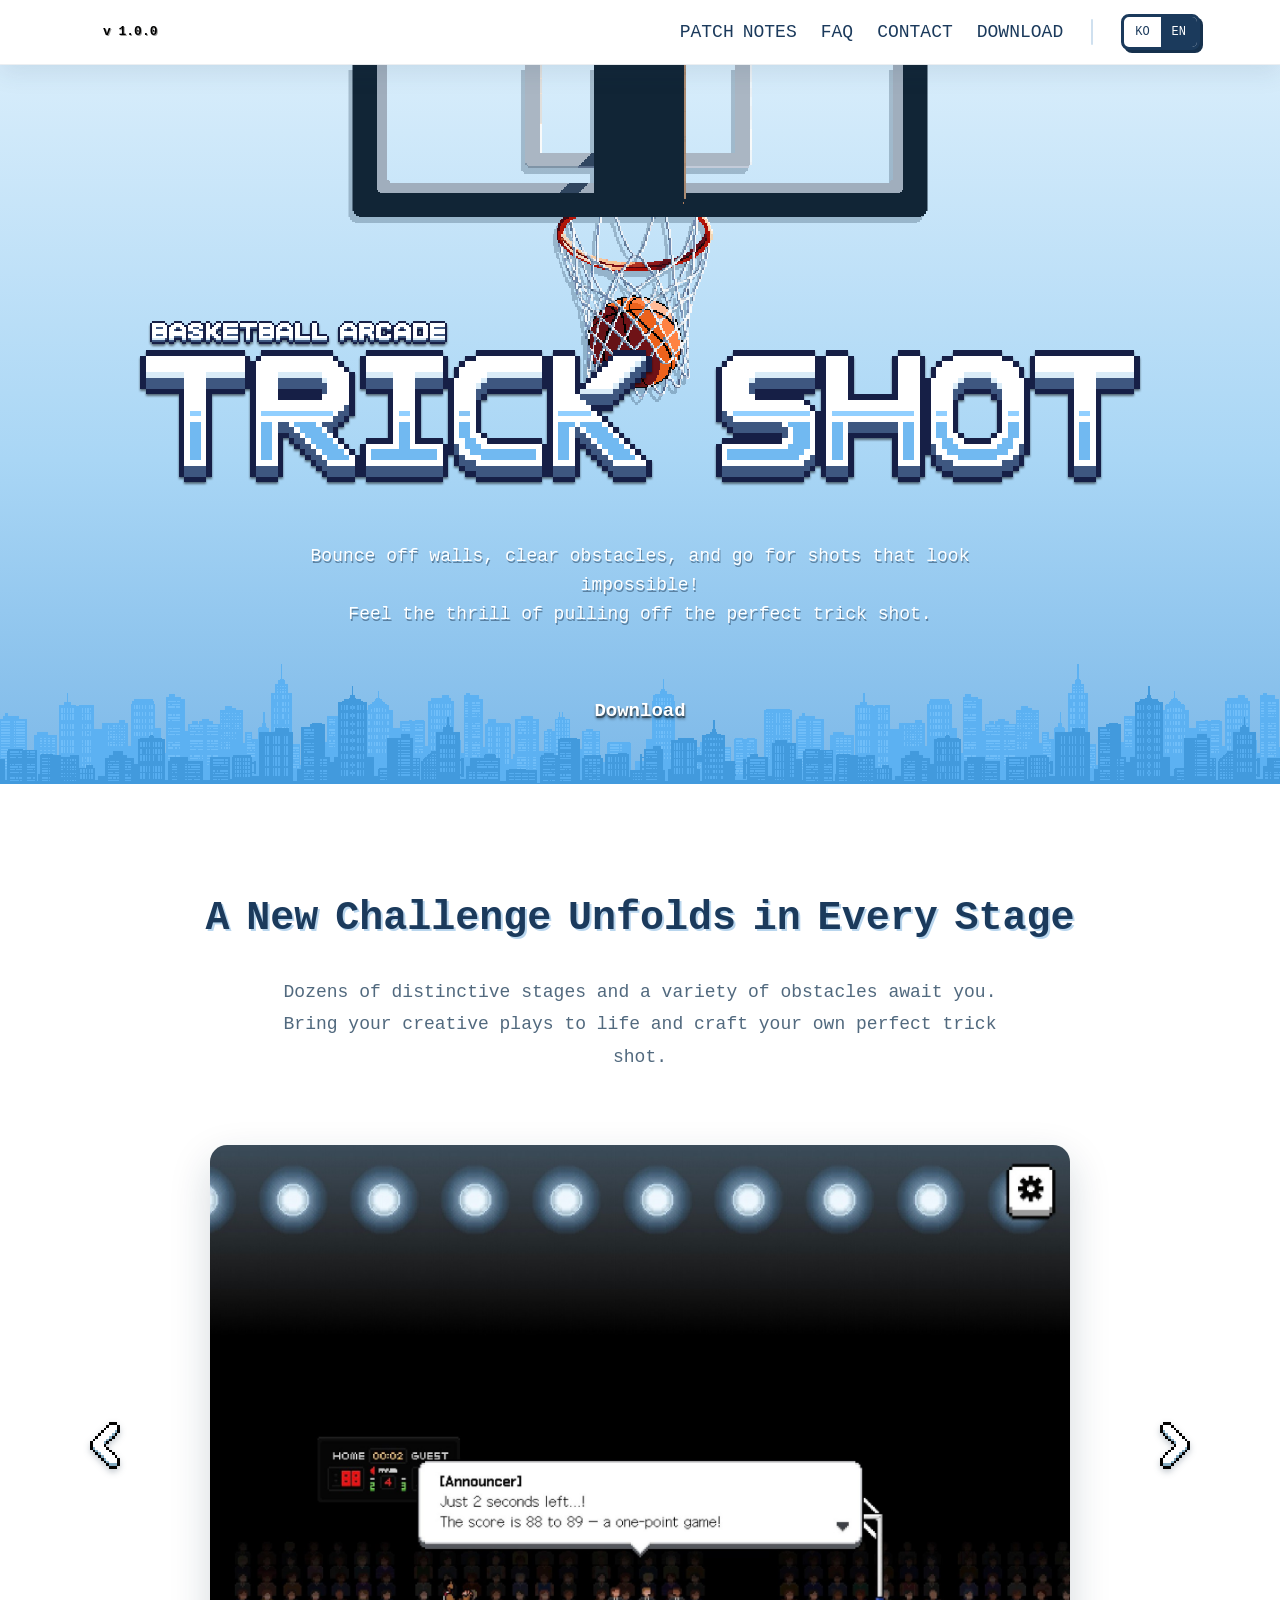
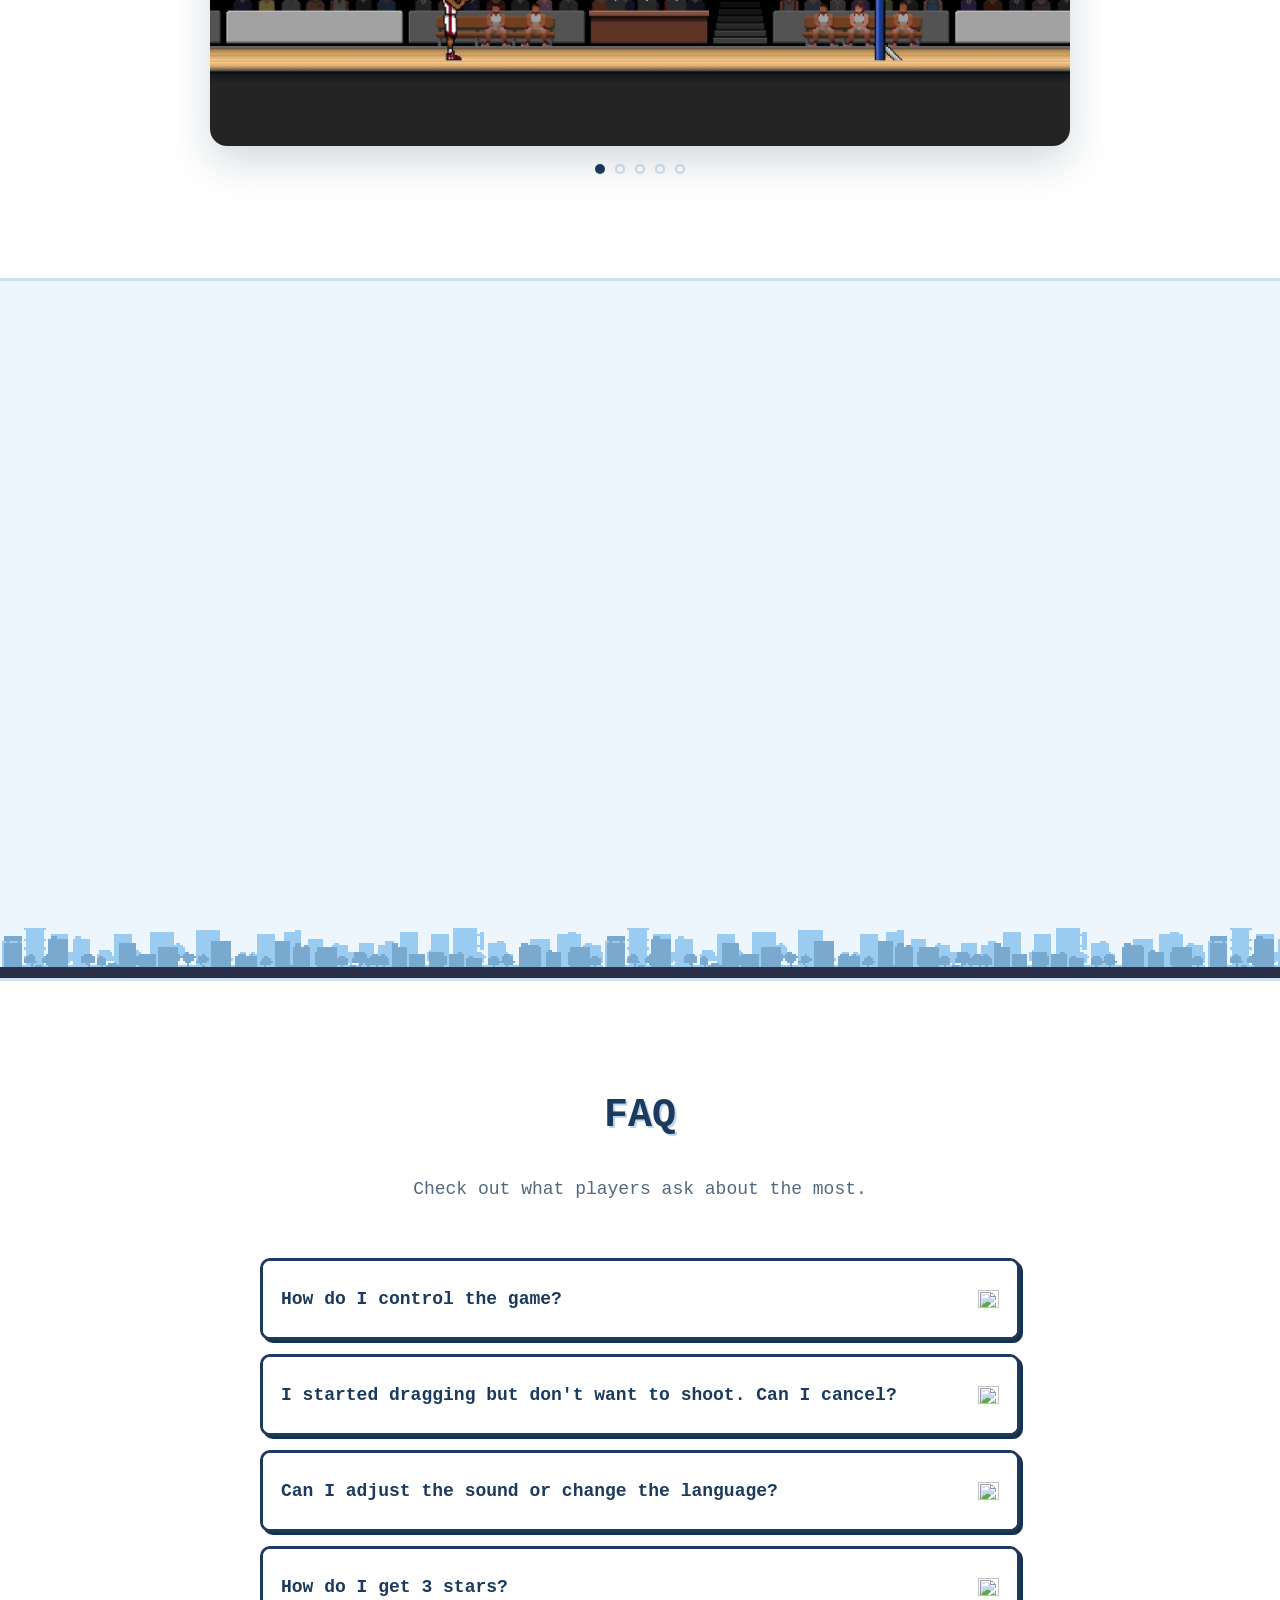
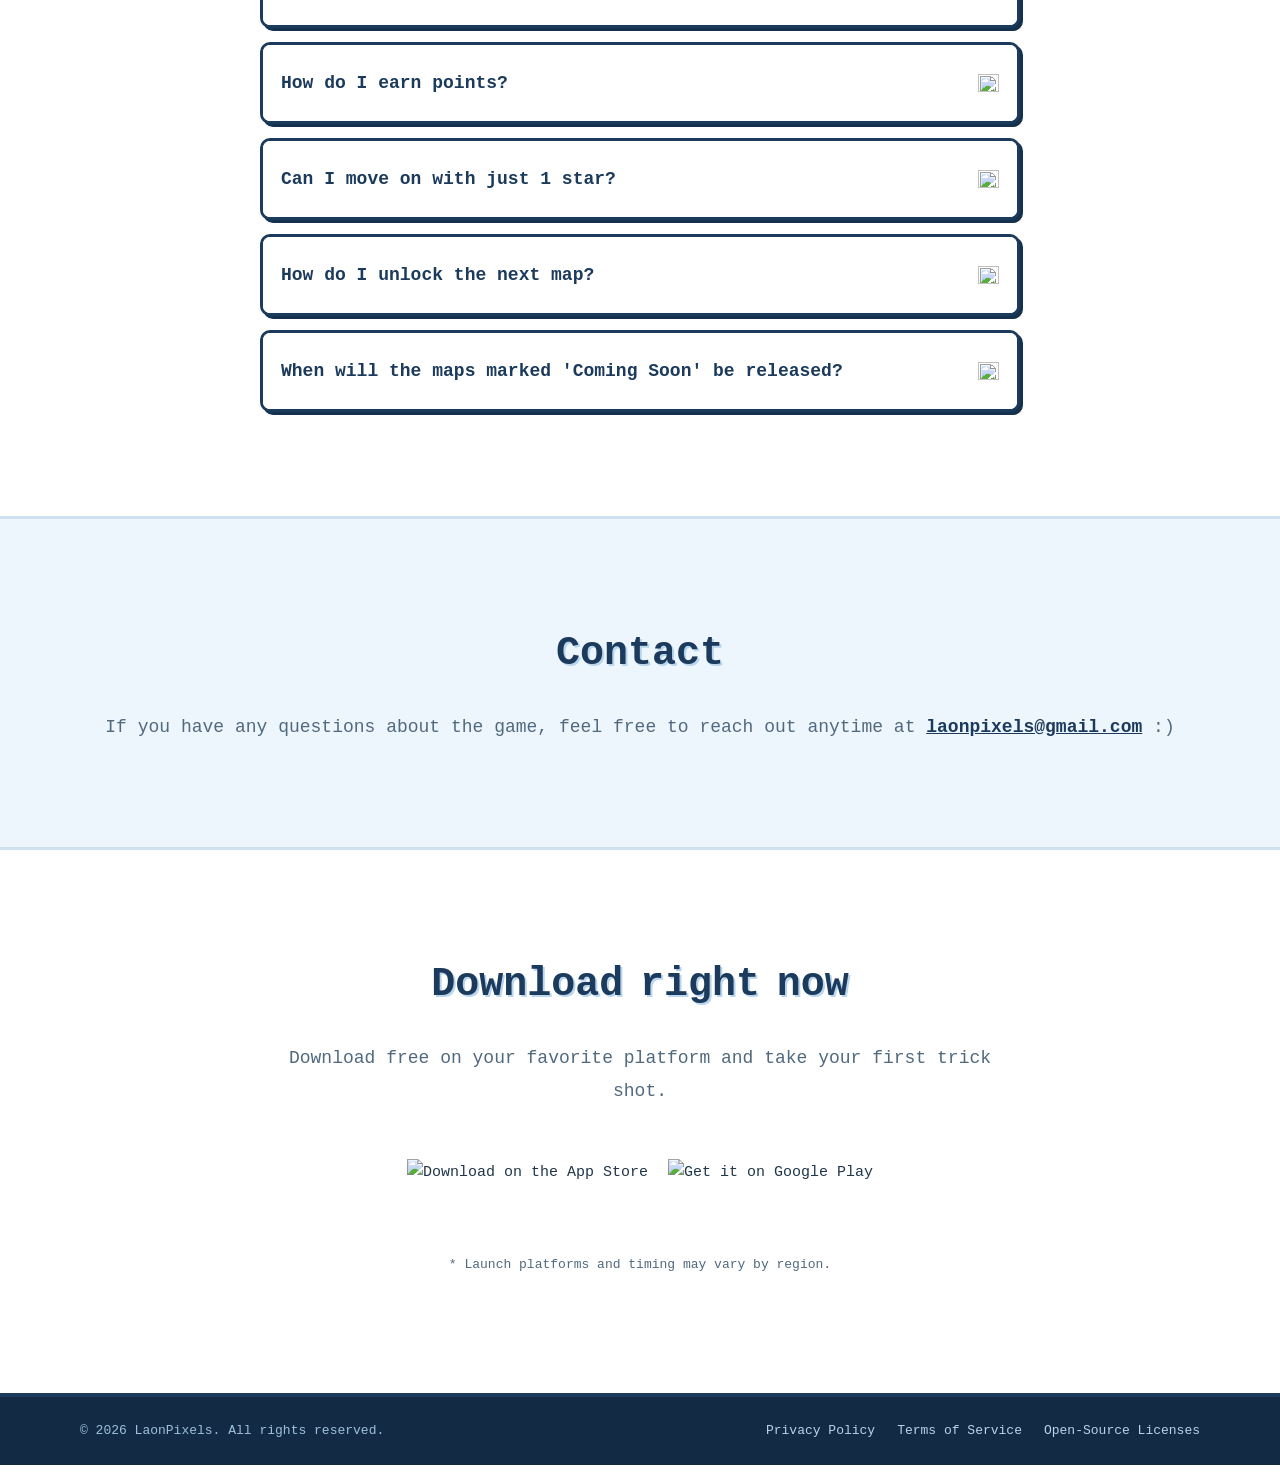
==== index.html @ a664c01e "모바일에서 푸터 아래 흰 여백(툴바 접힘 시 dvh 갭) 남색으로 고정 body를 flex column + min-height:100dvh, main을 flex:1 0 auto로 " ====
<!DOCTYPE html>
<html lang="ko">
<head>
  <meta charset="UTF-8">
  <meta name="viewport" content="width=device-width, initial-scale=1, viewport-fit=cover">
  <title data-i18n="meta.titleHome">TRICK SHOT — 한 번의 슛, 완벽한 트릭샷</title>
  <meta name="description" content="튕기고, 휘고, 골인! 물리 기반 원터치 농구 트릭샷 게임 TRICK SHOT. App Store · Google Play · Steam에서 무료로 플레이하세요.">
  <meta name="theme-color" content="#7cb8e8">
  <link rel="icon" type="image/png" href="assets/game/app_icon.png">

  <!-- Open Graph -->
  <meta property="og:title" content="TRICK SHOT">
  <meta property="og:description" content="한 번의 슛, 완벽한 트릭샷. 물리 기반 원터치 농구 게임.">
  <meta property="og:type" content="website">

  <link rel="stylesheet" href="css/styles.css?v=125">
</head>
<body>

  <!-- ===================== Header ===================== -->
  <header class="site-header">
    <div class="container">
      <nav class="nav" aria-label="Main">
        <div class="nav__left">
          <a class="brand nav__reveal" href="#top" aria-label="TRICK SHOT home">
            <span class="brand__wordmark">
              <img src="assets/game/wordmark_trick.png" class="px" alt="TRICK" width="93" height="24">
              <img src="assets/game/wordmark_shot.png" class="px" alt="SHOT" width="77" height="24">
            </span>
          </a>

          <a class="header-version" href="patch-notes.html" aria-label="버전 정보 — 패치 노트 보기">
            <span class="header-version__icon" aria-hidden="true"></span>
            <span class="header-version__text">v 1.0.0</span>
          </a>
        </div>

        <div class="nav__right">
          <ul class="nav__links">
            <li><a class="nav-link--patch" href="patch-notes.html" data-i18n="nav.patch">패치 노트</a></li>
            <li><a href="#faq" data-i18n="nav.faq">FAQ</a></li>
            <li><a href="#contact" data-i18n="nav.contact">문의하기</a></li>
            <li><a href="#download" data-i18n="nav.download">다운로드</a></li>
          </ul>

          <span class="nav__divider" aria-hidden="true"></span>

          <div class="lang-toggle" role="group" aria-label="Language">
            <button type="button" data-lang-btn="ko" aria-pressed="true">KO</button>
            <button type="button" data-lang-btn="en" aria-pressed="false">EN</button>
          </div>

          <button class="nav__toggle" type="button" aria-label="메뉴 열기"
                  aria-expanded="false" aria-controls="mobile-menu"
                  data-i18n-attr="aria-label:nav.menuOpen">
            <span></span><span></span><span></span>
          </button>
        </div>
      </nav>
    </div>
  </header>

  <!-- mobile overlay menu -->
  <div class="mobile-menu" id="mobile-menu">
    <a class="web-btn web-btn--white" href="patch-notes.html">
      <span class="web-btn__bg" aria-hidden="true">
        <span class="web-btn__seg web-btn__seg--left"></span>
        <span class="web-btn__seg web-btn__seg--center"></span>
        <span class="web-btn__seg web-btn__seg--right"></span>
      </span>
      <span class="web-btn__label" data-i18n="nav.patch">패치 노트</span>
    </a>
    <a class="web-btn web-btn--white" href="#faq">
      <span class="web-btn__bg" aria-hidden="true">
        <span class="web-btn__seg web-btn__seg--left"></span>
        <span class="web-btn__seg web-btn__seg--center"></span>
        <span class="web-btn__seg web-btn__seg--right"></span>
      </span>
      <span class="web-btn__label" data-i18n="nav.faq">FAQ</span>
    </a>
    <a class="web-btn web-btn--white" href="#contact">
      <span class="web-btn__bg" aria-hidden="true">
        <span class="web-btn__seg web-btn__seg--left"></span>
        <span class="web-btn__seg web-btn__seg--center"></span>
        <span class="web-btn__seg web-btn__seg--right"></span>
      </span>
      <span class="web-btn__label" data-i18n="nav.contact">문의하기</span>
    </a>
    <a class="web-btn web-btn--orange" href="#download">
      <span class="web-btn__bg" aria-hidden="true">
        <span class="web-btn__seg web-btn__seg--left"></span>
        <span class="web-btn__seg web-btn__seg--center"></span>
        <span class="web-btn__seg web-btn__seg--right"></span>
      </span>
      <span class="web-btn__label" data-i18n="nav.download">다운로드</span>
    </a>
    <div class="mobile-menu__lang">
      <div class="lang-toggle" role="group" aria-label="Language">
        <button type="button" data-lang-btn="ko" aria-pressed="true">KO</button>
        <button type="button" data-lang-btn="en" aria-pressed="false">EN</button>
      </div>
    </div>
  </div>

  <main>
    <!-- ===================== Hero ===================== -->
    <section class="hero" id="top">
      <!-- version badge, pinned to the hero's top-left on mobile
           (the nav badge is hidden there instead) -->
      <a class="header-version hero-version" href="patch-notes.html" aria-label="버전 정보 — 패치 노트 보기">
        <span class="header-version__icon" aria-hidden="true"></span>
        <span class="header-version__text">v 1.0.0</span>
      </a>

      <!-- floating pixel decorations -->
      <canvas class="hero__birds" aria-hidden="true"></canvas>
      <img src="assets/game/ufo.png" class="hero__flyer hero__flyer--ufo px" alt="" aria-hidden="true">
      <img src="assets/game/jet.png" class="hero__flyer hero__flyer--jet px" alt="" aria-hidden="true">

      <img src="assets/game/goal.png" class="hero__goal px" alt="농구 골대와 공" width="383" height="223">

      <!-- wordmark — flexbox-centered in the full section -->
      <div class="hero__inner">
        <h1 class="wordmark">
          <span class="wordmark__trick-wrap">
            <img src="assets/game/wordmark_badge.png" class="wordmark__badge px" alt="Basketball Arcade" width="139" height="11">
            <img src="assets/game/wordmark_trick.png" class="wordmark__trick px" alt="TRICK" width="93" height="24">
          </span>
          <img src="assets/game/wordmark_shot.png" class="wordmark__shot px" alt="SHOT" width="77" height="24">
        </h1>
      </div>

      <!-- sub text + CTA pinned to bottom of hero -->
      <div class="hero__foot">
        <p class="hero__sub" data-i18n-html="hero.sub">벽에 튕기고 장애물을 넘어, 불가능해 보이는 슛에 도전하세요!<br>짜릿한 트릭샷의 재미를 경험해 보세요.</p>
        <div class="hero__cta">
          <a class="web-btn web-btn--orange" href="#download">
            <span class="web-btn__bg" aria-hidden="true">
              <span class="web-btn__seg web-btn__seg--left"></span>
              <span class="web-btn__seg web-btn__seg--center"></span>
              <span class="web-btn__seg web-btn__seg--right"></span>
            </span>
            <span class="web-btn__label" data-i18n="hero.ctaDownload">지금 바로 다운로드</span>
          </a>
        </div>
      </div>

      <!-- pixel-art city skyline footer -->
      <div class="hero__skyline" aria-hidden="true"></div>
    </section>

    <!-- ===================== Features ===================== -->
    <section class="section" id="features">
      <div class="container">
        <div class="section-head reveal">
          <h2 data-i18n="features.title">단순하지만 깊이 있는 재미</h2>
          <p data-i18n-html="features.desc"></p>
        </div>

        <div class="shot-carousel reveal">
          <button class="shot-nav shot-nav--prev" type="button" aria-label="이전 화면" data-i18n-attr="aria-label:gallery.prev">
            <img src="assets/game/swipe_left.png" class="px" alt="" aria-hidden="true" width="11" height="17">
          </button>
          <div class="shot-viewport">
            <div class="shot-track" id="shot-track">
              <div class="shot-slide"><img src="assets/screenshots/shot_01.jpg" alt="" loading="lazy" width="2048" height="1425"></div>
              <div class="shot-slide"><img src="assets/screenshots/shot_02.jpg" alt="" loading="lazy" width="2048" height="1432"></div>
              <div class="shot-slide"><img src="assets/screenshots/shot_03.jpg" alt="" loading="lazy" width="2048" height="1432"></div>
              <div class="shot-slide"><img src="assets/screenshots/shot_04.jpg" alt="" loading="lazy" width="2048" height="1432"></div>
              <div class="shot-slide"><img src="assets/screenshots/shot_05.jpg" alt="" loading="lazy" width="2048" height="1427"></div>
            </div>
          </div>
          <button class="shot-nav shot-nav--next" type="button" aria-label="다음 화면" data-i18n-attr="aria-label:gallery.next">
            <img src="assets/game/swipe_right.png" class="px" alt="" aria-hidden="true" width="11" height="17">
          </button>
        </div>
        <div class="shot-dots" id="shot-dots" role="tablist" aria-label="화면 선택"><!-- dots by main.js --></div>
      </div>
    </section>

    <!-- ===================== Maps ===================== -->
    <section class="section section--tint" id="stages">
      <!-- falling debris particles, generated by main.js, behind everything -->
      <div class="stages-particles" aria-hidden="true"></div>

      <div class="container">
        <div class="section-head reveal">
          <h2 data-i18n="stages.title">계속해서 추가되는 다양한 맵</h2>
          <p data-i18n-html="stages.desc"></p>
        </div>

        <div class="stages-placeholder reveal">
          <div class="stages-placeholder__stack">
            <img src="assets/game/locked_map.png" class="px stages-placeholder__img stages-placeholder__img--locked" alt="" aria-hidden="true" width="60" height="60">
            <img src="assets/game/coming_soon_map.png" class="px stages-placeholder__img stages-placeholder__img--soon" alt="" aria-hidden="true" width="60" height="60">
          </div>
        </div>
      </div>

      <!-- pixel-art skyline footer, tiled endlessly across the section width -->
      <div class="stages-skyline" aria-hidden="true"></div>
    </section>

    <!-- ===================== FAQ ===================== -->
    <section class="section" id="faq">
      <div class="container">
        <div class="section-head reveal">
          <h2 data-i18n="faq.title">자주 묻는 질문</h2>
          <p data-i18n="faq.desc"></p>
        </div>
        <div class="faq-list" id="faq-list"><!-- rendered by main.js --></div>
      </div>
    </section>

    <!-- ===================== Contact ===================== -->
    <section class="section section--tint" id="contact">
      <div class="container">
        <div class="section-head reveal">
          <h2 data-i18n="contact.title">문의하기</h2>
          <p data-i18n-html="contact.desc"></p>
        </div>
      </div>
    </section>

    <!-- ===================== Download ===================== -->
    <section class="section download" id="download">
      <div class="container">
        <div class="section-head reveal">
          <h2 data-i18n="download.title">지금 바로 다운로드하세요</h2>
          <p data-i18n="download.desc"></p>
        </div>

        <div class="store-grid">
          <a class="store-link reveal" href="#" aria-label="App Store">
            <img class="store-badge store-badge--ko" src="assets/store/appstore_ko.svg" alt="App Store에서 다운로드">
            <img class="store-badge store-badge--en" src="assets/store/appstore_en.svg" alt="Download on the App Store">
          </a>

          <a class="store-link reveal" href="#" aria-label="Google Play">
            <img class="store-badge store-badge--ko" src="assets/store/googleplay_ko.svg" alt="Google Play에서 다운로드">
            <img class="store-badge store-badge--en" src="assets/store/googleplay_en.svg" alt="Get it on Google Play">
          </a>
        </div>

        <p class="store-note" data-i18n="download.note"></p>
      </div>
    </section>
  </main>

  <!-- ===================== Footer ===================== -->
  <footer class="site-footer">
    <div class="container footer-inner">
      <span class="footer-copy" data-i18n="footer.rights">© 2026 LaonPixels. All rights reserved.</span>
      <nav class="footer-links" aria-label="Legal">
        <a href="privacy.html" data-i18n="footer.linkPrivacy">개인정보 처리방침</a>
        <a href="terms.html" data-i18n="footer.linkTerms">이용약관</a>
        <a href="oss-license.html" data-i18n="footer.linkOss">오픈소스 라이센스</a>
      </nav>
    </div>
  </footer>

  <script src="js/translations.js?v=21"></script>
  <script src="js/i18n.js?v=2"></script>
  <script src="js/main.js?v=33"></script>
</body>
</html>
---- css/styles.css ----
/* =========================================================================
   TRICK SHOT — game landing site
   Mobile-first, vanilla CSS. Design tokens pulled from the title-screen art.
   ========================================================================= */

/* ---- Fonts ------------------------------------------------------------- */
/* 네오 둥근모(NeoDunggeunmo) 단일 폰트로 통일 (로컬 self-host) */
@font-face {
  font-family: "NeoDunggeunmo";
  src: url("../assets/fonts/neodgm.ttf") format("truetype");
  font-weight: 400;
  font-style: normal;
  font-display: swap;
}

/* Galmuri11 — same font the in-game version badge uses (main_menu_screen.dart) */
@font-face {
  font-family: "Galmuri11";
  src: url("../assets/fonts/Galmuri11.ttf") format("truetype");
  font-weight: 400;
  font-style: normal;
  font-display: swap;
}
@font-face {
  font-family: "Galmuri11";
  src: url("../assets/fonts/Galmuri11-Bold.ttf") format("truetype");
  font-weight: 700;
  font-style: normal;
  font-display: swap;
}

/* ---- Design tokens ----------------------------------------------------- */
:root {
  --sky-top:    #d8edfb;
  --sky-mid:    #a9d6f5;
  --sky-bottom: #7cb8e8;
  --skyline:    #6aa6da;
  --ball:       #e8742c;
  --ball-dark:  #c75a1e;
  --rim:        #e85d2a;
  --navy:       #1b3a5c;
  --navy-deep:  #122a44;
  --white:      #ffffff;
  --card:       #ffffff;
  --ink:        #20364a;
  --ink-soft:   #51697e;
  --shadow:     #16314d;
  --line:       #cfe0ef;

  /* 네오 둥근모 폰트로 전체 텍스트(픽셀/본문/모노 포함) 통일 */
  --pixel:       "NeoDunggeunmo", monospace;
  --sans:        "NeoDunggeunmo", monospace;
  --sans-body:   "NeoDunggeunmo", monospace;

  --radius: 14px;
  --radius-sm: 10px;
  --header-h: 64px;
  --maxw: 1160px;
  --hard: 4px 4px 0 var(--shadow);
  --hard-sm: 3px 3px 0 var(--shadow);
}

/* ---- Reset / base ------------------------------------------------------ */
*, *::before, *::after { box-sizing: border-box; }

html {
  scroll-behavior: smooth;
  scroll-padding-top: calc(var(--header-h) + 12px);
  -webkit-text-size-adjust: 100%;
  overflow-x: hidden;
}

body {
  margin: 0;
  min-height: 100dvh;
  display: flex;
  flex-direction: column;
  padding-top: var(--header-h);
  font-family: var(--sans-body);
  color: var(--ink);
  background: var(--white);
  line-height: 1.8;
  font-size: 15px;
  -webkit-font-smoothing: antialiased;
  -moz-osx-font-smoothing: grayscale;
  overflow-x: hidden;
}
/* sticky footer: on short pages / when mobile Safari's toolbar collapses
   and grows the (dvh-tracked) viewport, main absorbs the extra space so
   the navy footer always reaches the true bottom edge instead of leaving
   a gap of body's white background below it */
main { flex: 1 0 auto; }

img, svg { max-width: 100%; display: block; }

/* crisp scaling for pixel-art sprites pulled from the game */
.px {
  image-rendering: pixelated;
  image-rendering: -moz-crisp-edges;
  image-rendering: crisp-edges;
}
a { color: inherit; text-decoration: none; }
button { font-family: inherit; cursor: pointer; }
ul { margin: 0; padding: 0; list-style: none; }

:focus-visible {
  outline: 3px solid var(--ball);
  outline-offset: 3px;
  border-radius: 4px;
}

.container {
  width: 100%;
  max-width: var(--maxw);
  margin-inline: auto;
  padding-inline: 20px;
}

.pixel { font-family: var(--pixel); line-height: 1.5; letter-spacing: 0; }

/* ---- Section scaffolding ---------------------------------------------- */
.section { padding-block: clamp(56px, 9vw, 104px); }
.section--tint { background: #eef6fd; border-block: 3px solid var(--line); }
/* pull the back-link + content up closer to the title hero */
.section--tight { padding-top: clamp(26px, 4vw, 40px); }

.section-head { text-align: center; margin-bottom: clamp(28px, 5vw, 52px); }
.section-head h2 {
  font-family: var(--pixel);
  font-weight: 700;
  font-size: clamp(20px, 4.5vw, 30px);
  color: var(--navy);
  margin: 0 0 14px;
  letter-spacing: 0;
  word-spacing: -0.18em;
  line-height: 1.55;
  text-shadow: 2px 2px 0 #b9d6ee;
}
.section-head p {
  margin: 0 auto;
  max-width: 56ch;
  color: var(--ink-soft);
  font-family: var(--sans-body);
  font-size: clamp(14px, 2vw, 16px);
}
#features .section-head { margin-bottom: clamp(42px, 6.5vw, 72px); }
#features .section-head h2 { font-size: clamp(26px, 5.8vw, 40px); margin-bottom: 26px; }
#features .section-head p  { font-size: clamp(15px, 2.2vw, 18px); max-width: 68ch; }

/* ---- Buttons ----------------------------------------------------------- */
.btn {
  display: inline-flex;
  align-items: center;
  justify-content: center;
  gap: 10px;
  font-family: var(--pixel);
  font-weight: 700;
  font-size: 12px;
  letter-spacing: 0;
  word-spacing: -0.1em;
  padding: 14px 20px;
  border-radius: var(--radius-sm);
  border: 3px solid var(--navy);
  background: var(--white);
  color: var(--navy);
  box-shadow: var(--hard);
  transition: transform .08s ease, box-shadow .08s ease, background .15s ease;
  text-align: center;
}
.btn:hover { transform: translate(-2px, -2px); box-shadow: 6px 6px 0 var(--shadow); }
.btn:active { transform: translate(2px, 2px); box-shadow: 1px 1px 0 var(--shadow); }

.btn--primary { background: var(--ball); color: #fff; border-color: var(--navy); }

/* ---- Header / navigation ---------------------------------------------- */
.site-header {
  position: fixed;
  top: 0;
  left: 0;
  right: 0;
  z-index: 50;
  background: rgba(255, 255, 255, .92);
  backdrop-filter: blur(4px);
  -webkit-backdrop-filter: blur(4px);
  border-bottom: 1px solid rgba(27, 58, 92, .08);
  box-shadow:
    inset 0 1px 0 rgba(255, 255, 255, .9),
    0 8px 24px rgba(27, 58, 92, .1);
}
.nav {
  height: var(--header-h);
  display: flex;
  align-items: center;
  justify-content: space-between;
  gap: 16px;
}

/* left cluster: version badge + brand wordmark */
.nav__left { display: flex; align-items: center; gap: 7px; }

/* brand (left title) */
.brand { display: flex; align-items: center; gap: 10px; }
.brand__wordmark {
  display: inline-flex;
  align-items: center;
  justify-content: center;
  gap: 4px;
  /* full size on wider screens; on narrow phones the 6.5vw cap takes over so
     the title shrinks and stops shoving the menu button off the right edge
     (iPhone mini/SE, small Androids). The revealed .nav__reveal container
     width below is scaled to match. */
  height: min(calc(var(--header-h) * 4 / 7 * 0.9), 6.5vw);
  white-space: nowrap;
  /* same in-game overlay shadow spec as the hero wordmark: y:2, blur:1, 50% black */
  filter: drop-shadow(0 2px 1px rgba(0, 0, 0, .5));
}
.brand__wordmark img { display: block; height: 100%; width: auto; flex: none; }
/* version button — replicates the title-screen version badge in-game
   (empty icon frame + overlaid "v X.Y.Z" text, see main_menu_screen.dart) */
.header-version {
  --icon-h: 28.8px;
  position: relative;
  display: inline-flex;
  align-items: center;
  justify-content: center;
  flex: 0 0 auto;
  text-decoration: none;
}
.header-version__icon {
  display: block;
  height: var(--icon-h);
  aspect-ratio: 26 / 12;
  background-image: url('../assets/game/title_version_icon_empty.png');
  background-repeat: no-repeat;
  background-size: 100% 100%;
  image-rendering: pixelated;
  image-rendering: -moz-crisp-edges;
  image-rendering: crisp-edges;
  filter: drop-shadow(0 2px 1px rgba(0, 0, 0, .5));
}
/* in-game the text sits in a Stack centered on the icon with
   EdgeInsets.only(bottom: iconH/12) — net effect: visual center
   shifted up by iconH/24 from the icon's true center */
.header-version__text {
  position: absolute;
  left: 50%;
  top: calc(50% - var(--icon-h) / 24);
  transform: translate(-50%, -50%);
  font-family: "Galmuri11", var(--pixel);
  font-weight: 700;
  font-size: 13px;
  line-height: 1;
  color: #000;
  text-shadow: 1px 1px 0 #9d9d9c;
  white-space: nowrap;
}

/* the hero-scoped copy of the version badge is desktop-hidden; on mobile it
   is pinned to the hero's top-left and the nav copy is hidden instead (see
   the mobile media query) */
.hero-version {
  display: none;
  position: absolute;
  top: 12px;
  left: 16px;
  z-index: 4;
}

/* the TRICK SHOT wordmark in the header — hidden until the hero scrolls
   past, then slides in from the left (its reserved width pushes the
   version badge over by the same amount), and on the way back up it
   slides out to the left and fades — never squashing, since the
   wordmark images keep their natural size and are simply clipped by
   the shrinking/sliding window */
.nav__reveal {
  display: flex;
  align-items: center;
  overflow: hidden;
  width: 0;
  /* inset padding keeps the wordmark (and its drop-shadow) clear of the
     clipping edges on every side, so nothing gets cut off — at rest or
     mid-slide — and the reveal doesn't graze the version badge */
  padding: 4px 4px 4px 8px;
  box-sizing: content-box;
  opacity: 0;
  transition: width .8s cubic-bezier(.22, 1.12, .4, 1),
              opacity .5s ease;
  pointer-events: none;
}
.nav__reveal .brand__wordmark {
  transform: translateX(-32px);
  transition: transform .8s cubic-bezier(.22, 1.12, .4, 1);
}
.site-header.is-revealed .nav__reveal {
  /* scales down together with the wordmark height cap above so the revealed
     title never overflows into the menu button on narrow phones */
  width: min(246px, 49vw);
  opacity: 1;
  pointer-events: auto;
}
.site-header.is-revealed .nav__reveal .brand__wordmark {
  transform: translateX(0);
}
/* while the mobile menu is open, keep the title revealed no matter the
   scroll position; closing the menu reverts to the scroll-driven state
   above (shown only if scrolled past the hero) */
.nav.is-open .nav__reveal {
  width: min(246px, 49vw);
  opacity: 1;
  pointer-events: auto;
}
.nav.is-open .nav__reveal .brand__wordmark {
  transform: translateX(0);
}

/* right cluster */
.nav__right { display: flex; align-items: center; gap: 8px; }
.nav__links { display: none; }            /* shown on desktop */
.nav__right > .lang-toggle { display: none; } /* moves into the menu on mobile */
.nav__divider { display: none; }          /* shown on desktop, between links and lang toggle */

.nav__links a {
  font-family: var(--pixel);
  font-size: 18px;
  letter-spacing: 0;
  word-spacing: -0.1em;
  text-transform: uppercase;
  color: var(--navy);
  padding: 8px 10px;
  border-radius: 8px;
  white-space: nowrap;
  transition: color .15s ease, background .15s ease;
}
.nav__links a:hover { color: #2f6fb3; background: #f1f7fd; }

.nav__links a.nav-link--patch {
  padding: 8px 10px;
}

/* language toggle */
.lang-toggle {
  display: inline-flex;
  border: 3px solid var(--navy);
  border-radius: 8px;
  overflow: hidden;
  box-shadow: var(--hard-sm);
  background: var(--white);
}
.lang-toggle button {
  font-family: var(--pixel);
  font-size: 12px;
  padding: 8px 11px;
  border: 0;
  background: transparent;
  color: var(--navy);
}
.lang-toggle button[aria-pressed="true"] { background: var(--navy); color: #fff; }

/* decorative gear (matches title screen) */
/* hamburger */
/* pixel-art menu button (normal + pressed sprites). The old hamburger
   <span> bars are hidden and the button shows the sprite as a background,
   so no HTML change is needed and every page's header picks it up. */
.nav__toggle {
  width: 42px;
  height: 44px;
  padding: 0;
  border: 0;
  background: url("../assets/game/web_menu_button.png") center / contain no-repeat;
  image-rendering: pixelated;
  image-rendering: -moz-crisp-edges;
  image-rendering: crisp-edges;
  cursor: pointer;
}
.nav__toggle span { display: none; }
/* pressed sprite only while actively held down */
.nav__toggle:active {
  background-image: url("../assets/game/web_menu_button_pressed.png");
}

/* mobile overlay menu */
.mobile-menu {
  position: fixed;
  inset: var(--header-h) 0 0 0;
  background: var(--sky-top);
  background-image: linear-gradient(180deg, var(--sky-top), var(--sky-mid));
  border-top: 3px solid var(--navy);
  transform: translateY(-110%);
  transition: transform .3s ease;
  z-index: 40;
  display: flex;
  flex-direction: column;
  padding: 24px 20px calc(40px + env(safe-area-inset-bottom));
  gap: 16px;
  overflow-y: auto;
}
.mobile-menu.is-open { transform: translateY(0); }
/* menu items are full-width pixel web-buttons, stacked (capped so they
   don't stretch into thin bars on wide/landscape phone viewports).
   flex-shrink: 0 stops the column flex layout from squashing them
   below --btn-h when the short landscape viewport can't fit all of
   them — the menu scrolls (overflow-y: auto, above) instead. */
.mobile-menu .web-btn {
  --btn-h: 54px;
  width: 100%;
  max-width: 420px;
  min-height: var(--btn-h);
  flex-shrink: 0;
  margin-inline: auto;
  font-size: 15px;
  letter-spacing: 0;
  word-spacing: -0.1em;
}
.mobile-menu__lang { flex-shrink: 0; margin-top: auto; padding-top: 20px; display: flex; justify-content: center; }

body.menu-open { overflow: hidden; }

/* ---- Hero -------------------------------------------------------------- */
.hero {
  position: relative;
  min-height: 720px;
  display: flex;
  align-items: center;
  justify-content: center;
  text-align: center;
  padding: 40px clamp(28px, 7vw, 88px) calc(60px + env(safe-area-inset-bottom));
  background: linear-gradient(180deg, var(--sky-top) 0%, var(--sky-mid) 55%, var(--sky-bottom) 100%);
  overflow: hidden;
}
.hero__skyline {
  position: absolute;
  left: 0; right: 0; bottom: 0;
  height: clamp(64px, 11vw, 120px);
  background-image: url('../assets/game/city_skyline.png');
  background-repeat: repeat-x;
  background-position: bottom left;
  background-size: auto 100%;
  image-rendering: pixelated;
  image-rendering: -moz-crisp-edges;
  image-rendering: crisp-edges;
  pointer-events: none;
  z-index: 1;
}
.hero__inner { position: relative; z-index: 3; max-width: 1000px; text-align: center; }

/* sub text + CTA pinned to the bottom of the hero section */
/* Spans from roughly the title's bottom edge down to the section's
   bottom edge, then splits that band into two equal halves —
   `space-around` centers the sub text within the upper half and the
   download button within the lower half (an even-split approximation
   of "center each one in the band below the previous element"). */

.hero__foot {
  position: absolute;
  top: 58%;
  bottom: 0;
  left: 50%;
  transform: translateX(-50%);
  width: 100%;
  max-width: 760px;
  padding-inline: 20px;
  display: flex;
  flex-direction: column;
  justify-content: space-around;
  align-items: center;
  text-align: center;
  z-index: 3;
}
/* hero CTA is a wide, prominent web-button */
.hero__foot .web-btn {
  --btn-h: clamp(50px, 9vw, 64px);
  min-width: clamp(300px, 44vw, 460px);
  font-size: clamp(15px, 2.4vw, 19px);
}

/* pixel-art goal/backboard — pinned to top of hero, no bounce */
.hero__goal {
  position: absolute;
  top: 0;
  left: 50%;
  transform: translateX(-50%);
  width: clamp(320px, 82vw, 575px);
  height: auto;
  filter: drop-shadow(-4px 6px 0 rgba(18, 42, 68, .25));
  z-index: 2;
  pointer-events: none;
}

/* TRICK / SHOT horizontal pixel wordmark images */
.wordmark {
  display: flex;
  flex-direction: row;
  align-items: center;
  justify-content: center;
  gap: clamp(28px, 6vw, 64px);
  margin: 4px 0 0;
  /* same in-game overlay shadow spec as the CTA button: y:2, blur:1, 50% black */
  filter: drop-shadow(0 2px 1px rgba(0, 0, 0, .5));
}
.wordmark__trick { width: clamp(270px, 88vw, 900px); height: auto; }
.wordmark__shot  { width: clamp(223px, 72vw, 745px); height: auto; }
/* "BASKETBALL ARCADE" badge, perched above the top-left of TRICK — sized
   and positioned as % of the wrap (== TRICK's own box) so it scales
   together with the wordmark at every viewport width */
.wordmark__trick-wrap { position: relative; display: inline-block; }
.wordmark__badge {
  position: absolute;
  top: -22%;
  left: 2%;
  width: 58%;
  height: auto;
}

/* bird flock canvas — sits behind UFO/jet, above gradient background */
.hero__birds {
  position: absolute;
  top: 0; left: 0;
  width: 100%; height: 100%;
  z-index: 0;
  pointer-events: none;
}

/* floating pixel decorations (UFO, jet) — positions/visibility controlled by JS */
.hero__flyer {
  position: absolute;
  z-index: 1;
  pointer-events: none;
  height: auto;
  display: none;
}
.hero__flyer--ufo { width: clamp(24px, 4.5vw, 48px); }
.hero__flyer--jet { width: clamp(22px, 4vw, 44px); }
.hero__sub {
  font-family: var(--sans-body);
  color: #fff;
  font-size: clamp(15px, 2.4vw, 18px);
  max-width: 38em;
  margin: 0 auto;
  margin-top: 30px;
  font-weight: 400;
  line-height: 1.6;
  text-shadow: 1px 2px 0 rgba(18, 42, 68, .45);
}
.hero__cta {
  display: flex;
  flex-wrap: wrap;
  gap: 14px;
  justify-content: center;
  transform: translateY(-10px);
}

/* pixel-art web button — 3-slice sprite (web_option UI kit) with white and
   orange colour variants: left + center(tiled) + right. Hover grows to
   1.05× on a smooth ease (and eases back on leave); :active swaps to the
   pressed sprite. Shared by the hero CTA and the mobile menu items. */
.web-btn {
  --btn-h: clamp(48px, 8.5vw, 60px);
  position: relative;
  display: inline-flex;
  align-items: center;
  justify-content: center;
  height: var(--btn-h);
  padding: 0 clamp(24px, 6vw, 40px);
  font-family: var(--pixel);
  font-size: clamp(15px, 2.4vw, 19px);
  font-weight: 700;
  text-decoration: none;
  transition: transform .2s ease;
  /* in-game overlay shadow spec (y:2, blur:1, 50% black); follows the
     sprite's alpha so frame + label share one shadow */
  filter: drop-shadow(0 2px 1px rgba(0, 0, 0, .5));
}
.web-btn:hover { transform: scale(1.05); }
.web-btn:active { transform: scale(1.02) translateY(1px); transition-duration: .06s; }
.web-btn__bg {
  position: absolute;
  inset: 0;
  display: flex;
  z-index: 0;
  pointer-events: none;
}
.web-btn__seg {
  height: 100%;
  image-rendering: pixelated;
  image-rendering: -moz-crisp-edges;
  image-rendering: crisp-edges;
}
.web-btn__seg--left,
.web-btn__seg--right {
  flex: 0 0 auto;
  aspect-ratio: 13 / 16;
  background-repeat: no-repeat;
  background-size: 100% 100%;
}
.web-btn__seg--center {
  flex: 1 1 auto;
  background-repeat: repeat-x;
  background-size: auto 100%;
}
.web-btn__label {
  position: relative;
  z-index: 1;
  white-space: nowrap;
}

/* white variant — dark label */
.web-btn--white { color: var(--navy); }
.web-btn--white .web-btn__seg--left   { background-image: url('../assets/game/button/white/web_option_button_white_left.png'); }
.web-btn--white .web-btn__seg--center { background-image: url('../assets/game/button/white/web_option_button_white_center.png'); }
.web-btn--white .web-btn__seg--right  { background-image: url('../assets/game/button/white/web_option_button_white_right.png'); }
.web-btn--white:active .web-btn__seg--left   { background-image: url('../assets/game/button/white/web_option_button_white_left_pressed.png'); }
.web-btn--white:active .web-btn__seg--center { background-image: url('../assets/game/button/white/web_option_button_white_center_pressed.png'); }
.web-btn--white:active .web-btn__seg--right  { background-image: url('../assets/game/button/white/web_option_button_white_right_pressed.png'); }

/* orange variant — white label with a dark drop. The web_option orange art
   is a muted #e0732d; saturate() nudges it back to the vivid in-game orange
   (~#ff720d) without swapping the sprite. Re-declares the base drop-shadow
   since filter is a single property. */
.web-btn--orange {
  color: #fff;
  filter: drop-shadow(0 2px 1px rgba(0, 0, 0, .5)) saturate(1.3);
}
.web-btn--orange .web-btn__label { text-shadow: 1px 2px 0 rgba(0, 0, 0, .35); }
.web-btn--orange .web-btn__seg--left   { background-image: url('../assets/game/button/orange/web_option_button_orange_left.png'); }
.web-btn--orange .web-btn__seg--center { background-image: url('../assets/game/button/orange/web_option_button_orange_center.png'); }
.web-btn--orange .web-btn__seg--right  { background-image: url('../assets/game/button/orange/web_option_button_orange_right.png'); }
.web-btn--orange:active .web-btn__seg--left   { background-image: url('../assets/game/button/orange/web_option_button_orange_left_pressed.png'); }
.web-btn--orange:active .web-btn__seg--center { background-image: url('../assets/game/button/orange/web_option_button_orange_center_pressed.png'); }
.web-btn--orange:active .web-btn__seg--right  { background-image: url('../assets/game/button/orange/web_option_button_orange_right_pressed.png'); }

/* ---- Screenshot gallery (clean, modern swipe carousel) ------------------ */
.shot-carousel {
  position: relative;
  max-width: 860px;
  margin-inline: auto;
}
.shot-viewport {
  position: relative;
  overflow: hidden;
  border-radius: 17px;
  box-shadow: 0 16px 40px rgba(18, 42, 68, .18);
  touch-action: pan-y;
  outline: none;
}
.shot-track {
  display: flex;
  flex-wrap: nowrap;
  transition: transform .5s cubic-bezier(.65, 0, .35, 1);
}
.shot-slide {
  flex: 0 0 100%;
  min-width: 100%;
  aspect-ratio: 2048 / 1430;
}
.shot-slide img {
  display: block;
  width: 100%;
  height: 100%;
  object-fit: cover;
}

/* nav arrows — float in the gutter between the carousel and the screen
   edges (centered in that gap); transparent background, icon casts a
   soft shadow and grows on hover */
.shot-nav {
  position: absolute;
  top: 50%;
  z-index: 2;
  width: 64px; height: 64px;
  display: grid; place-items: center;
  border: 0;
  border-radius: 50%;
  background: transparent;
  box-shadow: none;
  transition: transform .15s ease;
}
.shot-nav--prev { left: calc(-1 * (100vw - 100%) / 4); transform: translate(-50%, -50%); }
.shot-nav--next { right: calc(-1 * (100vw - 100%) / 4); transform: translate(50%, -50%); }
.shot-nav img { width: 30px; height: auto; filter: drop-shadow(0 3px 3px rgba(18, 42, 68, .25)); }
.shot-nav--prev:hover { transform: translate(-50%, -50%) scale(1.2); }
.shot-nav--next:hover { transform: translate(50%, -50%) scale(1.2); }
.shot-nav--prev:active { transform: translate(-50%, -50%) scale(.96); }
.shot-nav--next:active { transform: translate(50%, -50%) scale(.96); }

/* narrower screens: the gutter beside the carousel shrinks to nothing,
   so shrink the carousel itself to free up a fixed gap for the arrows */
@media (max-width: 920px) {
  .shot-carousel { max-width: calc(100% - 80px); }
  .shot-nav { width: 44px; height: 44px; }
  .shot-nav img { width: 20px; }
  .shot-nav--prev { left: -36px; }
  .shot-nav--next { right: -36px; }
}

/* dots — simple circular page indicators */
.shot-dots { display: flex; justify-content: center; gap: 10px; margin-top: 18px; }
.shot-dot {
  width: 10px; height: 10px;
  padding: 0;
  border: 2px solid var(--line);
  border-radius: 50%;
  background: #fff;
  cursor: pointer;
  transition: background .15s ease, border-color .15s ease, transform .15s ease;
}
.shot-dot.on {
  background: var(--navy);
  border-color: var(--navy);
}

/* ---- Stages (maps) ------------------------------------------------------ */
#stages { position: relative; z-index: 0; overflow: hidden; }
#stages .section-head { margin-bottom: clamp(4px, 1vw, 12px); }
#stages .section-head h2 { font-size: clamp(26px, 5.8vw, 40px); margin-bottom: 26px; }
#stages .section-head p  { font-size: clamp(15px, 2.2vw, 18px); max-width: 68ch; }
#stages .section-head p a { color: var(--navy); font-weight: 700; text-decoration: underline; text-decoration-color: currentColor; text-underline-offset: 3px; }

#faq .section-head h2 { font-size: clamp(26px, 5.8vw, 40px); margin-bottom: 26px; }
#faq .section-head p  { font-size: clamp(15px, 2.2vw, 18px); max-width: 68ch; }

/* falling debris — generated by main.js, confined to the section and
   z-indexed behind every other element in it */
.stages-particles {
  position: absolute;
  inset: 0;
  z-index: -1;
  overflow: hidden;
  pointer-events: none;
}
.stages-particle {
  position: absolute;
  top: -24px;
  opacity: .8;
  animation: stages-fall linear infinite;
}
@keyframes stages-fall {
  to { transform: translateY(calc(var(--stages-h, 600px) + 48px)); }
}

/* "more maps coming" placeholder — coming-soon badge on a soft white glow */
.stages-placeholder {
  position: relative;
  display: flex;
  align-items: center;
  justify-content: center;
  padding-top: 0;
  padding-bottom: clamp(12px, 2.5vw, 28px);
}
.stages-placeholder::before {
  content: "";
  position: absolute;
  inset: 0;
  margin: auto;
  width: 260px;
  height: 260px;
  background: #fff;
  border-radius: 50%;
  filter: blur(60px);
}
.stages-placeholder__stack {
  position: relative;
  width: clamp(84px, 36.3vw, 297px);
  aspect-ratio: 1;
  transition: transform .15s ease;
  cursor: pointer;
  isolation: isolate;   /* contain the star burst's negative z-index */
}
.stages-placeholder__stack:hover { transform: scale(1.1); }

/* clicking the map button shakes it side to side, like it's refusing
   to open — applied to the wrapper so it doesn't fight the stack's
   own hover-scale transform */
.stages-placeholder.shake {
  animation: stages-shake .5s cubic-bezier(.36, .07, .19, .97);
}
@keyframes stages-shake {
  10%, 90% { transform: translateX(-4px); }
  20%, 80% { transform: translateX(6px); }
  30%, 50%, 70% { transform: translateX(-8px); }
  40%, 60% { transform: translateX(8px); }
}
.stages-placeholder__img {
  position: absolute;
  inset: 0;
  width: 100%;
  height: 100%;
  filter: drop-shadow(0 2px 4px rgba(18, 42, 68, .45));
  transition: opacity .3s ease;
}
/* star-burst layer: sits *behind* the map button (negative z-index within
   the stack's isolated stacking context) and lets stars arc past the box
   edges; stars are spawned/animated by burstStars() in main.js */
.stages-stars {
  position: absolute;
  inset: 0;
  overflow: visible;
  pointer-events: none;
  z-index: -1;
}
.stages-star {
  position: absolute;
  left: 50%;
  top: 50%;
  width: 20px;
  height: 21px;
  background-image: url("../assets/game/stage_clear_star_sprite.png");
  background-repeat: no-repeat;
  transform: translate(-50%, -50%);
  will-change: transform, opacity;
  filter: drop-shadow(0 1px 2px rgba(18, 42, 68, .45));
}

.stages-placeholder__img--locked { opacity: 1; }
.stages-placeholder__img--soon { opacity: 0; }
.stages-placeholder__stack:hover .stages-placeholder__img--locked { opacity: 0; }
.stages-placeholder__stack:hover .stages-placeholder__img--soon { opacity: 1; }

/* pixel-art skyline strip pinned to the section bottom, tiled endlessly;
   height is set to 1/10 of the section's rendered height by main.js */
.stages-skyline {
  position: absolute;
  left: 0; right: 0; bottom: 0;
  background-image: url('../assets/game/skyline_smalltown.png');
  background-repeat: repeat-x;
  background-position: bottom left;
  background-size: auto 100%;
  image-rendering: pixelated;
  image-rendering: -moz-crisp-edges;
  image-rendering: crisp-edges;
  pointer-events: none;
}

/* ---- FAQ --------------------------------------------------------------- */
.faq-list { max-width: 760px; margin-inline: auto; display: grid; gap: 14px; }
.faq-item {
  background: var(--card);
  border: 3px solid var(--navy);
  border-radius: var(--radius-sm);
  box-shadow: var(--hard-sm);
  overflow: hidden;
}
.faq-q {
  width: 100%;
  display: flex; align-items: center; justify-content: space-between; gap: 14px;
  text-align: left;
  background: var(--white);
  border: 0;
  padding: 28px 18px;
  font-family: var(--sans-body);
  font-weight: 700;
  font-size: 18px;
  color: var(--navy);
}
.faq-q__icon {
  flex: none;
  width: 21px;
  height: 18px;
  transition: transform .3s ease;
}
.faq-q[aria-expanded="true"] .faq-q__icon { transform: rotate(180deg); }
.faq-a {
  max-height: 0;
  overflow: hidden;
  transition: max-height .3s ease;
  color: var(--ink);
}
.faq-a > div {
  padding: 0 18px 20px;
  font-family: var(--sans-body);
  font-size: 15px;
  line-height: 1.7;
}
.faq-a > div::before {
  content: "";
  display: block;
  margin: 0 8px 14px;
  border-top: 1px solid var(--line);
}
/* ---- OSS license: accordion cell title/subtitle + paging --------------- */
.oss-page > .container {
  display: flex;
  flex-direction: column;
  min-height: 82vh;
}
.oss-page .back-link { align-self: flex-start; }
.oss-note {
  display: flex;
  align-items: flex-start;
  gap: 8px;
  width: 100%;
  max-width: 760px;
  margin: 0 auto 20px;
  padding: 14px 16px;
  background: #eef6fd;
  border-radius: 8px;
  font-size: 14px;
  line-height: 1.6;
  color: var(--ink);
}
.oss-note__icon { flex: none; width: 18px; height: 18px; margin-top: 1px; }
.oss-pageno {
  margin-top: auto;
  padding-top: clamp(32px, 5vw, 48px);
  text-align: center;
  font-family: var(--pixel);
  font-size: 15px;
  letter-spacing: 2px;
  color: var(--navy);
}
.faq-q__text { display: flex; flex-direction: column; gap: 4px; }
.oss-q__title { font-size: 18px; font-weight: 700; color: var(--navy); }
.oss-q__sub { font-size: 14px; font-weight: 400; color: var(--ink-soft); }
.faq-a h4 {
  margin: 16px 0 6px;
  font-family: var(--sans);
  font-size: 14px;
  font-weight: 700;
  color: var(--navy);
}
.faq-a p { margin: 0 0 10px; }
.faq-a p:last-child { margin-bottom: 0; }
/* ---- Contact ------------------------------------------------------------ */
#contact .section-head { margin-bottom: 0; }
#contact .section-head h2 { font-size: clamp(26px, 5.8vw, 40px); margin-bottom: 26px; }
#contact .section-head p  { font-size: clamp(15px, 2.2vw, 18px); max-width: 100%; white-space: nowrap; }
#contact .section-head p a { color: var(--navy); font-weight: 700; text-decoration: underline; }

/* ---- Download ---------------------------------------------------------- */
.download { text-align: center; }
#download .section-head h2 { font-size: clamp(26px, 5.8vw, 40px); margin-bottom: 26px; }
#download .section-head p  { font-size: clamp(15px, 2.2vw, 18px); max-width: 68ch; }
.store-grid {
  display: flex;
  flex-wrap: wrap;
  align-items: center;
  justify-content: center;
  gap: 20px;
  margin: 0 auto;
}
.store-link {
  display: inline-flex;
  height: 72px;
  border-radius: var(--radius);
  transition: transform .1s ease;
}
.store-link:hover { transform: translateY(-2px); }
.store-link:active { transform: translateY(1px); }

/* official store badges — keep their native aspect ratio, match the
   button height the custom buttons used to have, and swap KO/EN
   artwork to match the active site language */
.store-badge { display: none; height: 100%; width: auto; }
html[lang="ko"] .store-badge--ko,
html[lang="en"] .store-badge--en { display: block; }

.store-note { text-align: center; margin-top: 22px; font-family: var(--sans-body); color: var(--ink-soft); font-size: 13px; }

/* ---- Footer ------------------------------------------------------------ */
.site-footer {
  background: var(--navy-deep);
  color: #cfe0ef;
  padding: 22px 0 calc(22px + env(safe-area-inset-bottom));
  border-top: 4px solid var(--navy);
}
.footer-inner {
  display: flex;
  flex-wrap: wrap;
  align-items: center;
  justify-content: space-between;
  gap: 10px 26px;
}
.footer-copy {
  font-family: var(--sans-body);
  font-size: 13px;
  color: #9fc0dc;
  letter-spacing: 0;
}
.footer-links {
  display: flex;
  flex-wrap: wrap;
  align-items: center;
  gap: 8px 22px;
}
.footer-links a {
  font-family: var(--sans-body);
  font-size: 13px;
  color: #b9d3ea;
  transition: color .15s ease;
}
.footer-links a:hover { color: #fff; }

/* ---- Legal / patch-note pages ----------------------------------------- */
.page-hero {
  position: relative;
  background: linear-gradient(180deg, var(--sky-top), var(--sky-mid));
  border-bottom: 3px solid var(--navy);
  padding: clamp(56px, 10vw, 104px) 0;
  text-align: center;
  overflow: hidden;
}
/* subtle pixel-grid texture so the flat hero reads as part of the game world */
.page-hero::before {
  content: "";
  position: absolute;
  inset: 0;
  background-image:
    linear-gradient(rgba(27, 58, 92, .05) 1px, transparent 1px),
    linear-gradient(90deg, rgba(27, 58, 92, .05) 1px, transparent 1px);
  background-size: 24px 24px;
  pointer-events: none;
}
.page-hero .container { position: relative; }
.page-hero h1 {
  font-family: var(--pixel);
  font-weight: 700;
  font-size: clamp(20px, 4.8vw, 34px);
  color: var(--navy);
  margin: 0 0 14px;
  letter-spacing: 0;
  word-spacing: -0.18em;
  line-height: 1.5;
  text-shadow: 2px 2px 0 #b9d6ee;
}
.page-hero p { margin: 0; color: var(--navy-deep); font-weight: 600; font-size: clamp(14px, 2.2vw, 16px); }

/* dark, left-aligned variant — matches the footer's navy background */
.page-hero--dark {
  background: var(--navy-deep);
  border-bottom-color: var(--navy);
  text-align: left;
}
.page-hero--dark::before { display: none; }
.page-hero--dark h1 {
  color: #fff;
  font-size: clamp(32px, 6.6vw, 52px);
  text-shadow: 2px 2px 0 #0c2138;
}
.page-hero--dark p {
  color: #fff;
  font-size: clamp(16px, 2.8vw, 22px);
  font-weight: 400;
}

.doc { max-width: 820px; margin-inline: auto; }
.doc section { margin-bottom: 8px; }
.doc h2 {
  font-family: var(--sans);
  font-size: clamp(22px, 3vw, 27px);
  font-weight: 700;
  letter-spacing: 0;
  line-height: 1.4;
  color: var(--navy);
  margin: 52px 0 18px;
  padding-bottom: 12px;
  border-bottom: 2px solid var(--line);
}
.doc h2:first-child { margin-top: 0; }
.doc h3 { font-family: var(--sans); color: var(--navy); margin: 30px 0 10px; font-size: 17px; font-weight: 700; }
.doc p, .doc li { font-family: var(--sans-body); color: var(--ink); font-size: 17px; line-height: 1.95; }
.doc strong { color: var(--navy); }
.doc ul { list-style: none; padding-left: 24px; margin: 12px 0 16px; display: grid; gap: 8px; }
.doc li { position: relative; }
.doc ul li::before { content: "\2022"; position: absolute; left: -20px; color: var(--ink); }
.doc li li::before { content: "\25E6"; }
.doc li ul { margin-top: 8px; }
.doc .updated {
  display: inline-block;
  color: var(--ink-soft);
  font-size: 13px;
  margin-bottom: 8px;
  padding: 6px 12px;
  background: #eef6fd;
  border: 2px solid var(--line);
  border-radius: 999px;
}
.doc table {
  width: 100%; border-collapse: collapse; margin: 14px 0;
  border: 3px solid var(--navy);
}
.doc th, .doc td { border: 1px solid var(--line); padding: 10px 12px; text-align: left; font-size: 15px; }
.doc th { background: #eef6fd; font-family: var(--pixel); font-size: 11px; color: var(--navy); }

/* ---- Patch notes: card grid (list view) ------------------------------- */
.patch-grid {
  display: grid;
  grid-template-columns: repeat(3, 1fr);
  gap: clamp(18px, 2.4vw, 28px);
}
@media (max-width: 920px) { .patch-grid { grid-template-columns: repeat(2, 1fr); } }
@media (max-width: 560px) { .patch-grid { grid-template-columns: 1fr; } }

.patch-status {
  grid-column: 1 / -1;
  padding: 40px 0;
  text-align: center;
  color: var(--muted, #6b7280);
  font-size: 15px;
}

.patch-card {
  display: flex;
  flex-direction: column;
  background: var(--white);
  border: 2px solid var(--line);
  border-radius: var(--radius);
  overflow: hidden;
  color: inherit;
  transition: transform .2s ease, box-shadow .2s ease;
}
.patch-grid .patch-card:hover,
.patch-grid .patch-card:focus-visible {
  transform: scale(1.05);
  box-shadow: 0 0 26px rgba(27, 58, 92, .24);
  z-index: 2;
  outline: none;
}
.patch-card__thumb {
  aspect-ratio: 16 / 9;
  background: #cfe0ef;
  overflow: hidden;
}
.patch-card__thumb img { width: 100%; height: 100%; object-fit: cover; }
.patch-card__body {
  display: flex;
  flex-direction: column;
  gap: 8px;
  padding: 20px 20px 18px;
}
.patch-card__title {
  margin: 0;
  font-family: var(--sans);
  font-size: 19px;
  font-weight: 700;
  color: var(--navy);
  line-height: 1.45;
  white-space: nowrap;
  overflow: hidden;
  text-overflow: ellipsis;
}
.patch-card__summary {
  margin: -2px 0 0;
  font-size: 15px;
  color: var(--ink-soft);
  line-height: 1.55;
  white-space: nowrap;
  overflow: hidden;
  text-overflow: ellipsis;
}
.patch-card__date {
  align-self: flex-end;
  margin-top: 6px;
  font-size: 13px;
  color: var(--ink-soft);
}

/* ---- Patch notes: pagination ------------------------------------------ */
.patch-pagination {
  display: flex;
  flex-wrap: wrap;
  justify-content: center;
  align-items: center;
  gap: 8px;
  margin-top: clamp(32px, 5vw, 56px);
}
.patch-page-btn {
  min-width: 40px;
  height: 40px;
  padding: 0 12px;
  font-family: var(--pixel);
  font-size: 15px;
  color: var(--navy);
  background: var(--white);
  border: 2px solid var(--line);
  border-radius: 10px;
  transition: color .15s ease, background .15s ease, border-color .15s ease;
}
.patch-page-btn:hover { background: #f1f7fd; border-color: #bcd6ee; }
.patch-page-btn[aria-current="page"] {
  background: var(--navy);
  color: #fff;
  border-color: var(--navy);
}
.patch-page-btn:disabled { opacity: .4; cursor: default; }
.patch-page-btn:disabled:hover { background: var(--white); border-color: var(--line); }

/* ---- Patch notes: detail view (full release) -------------------------- */
.patch-article { max-width: 680px; margin: 6px auto 0; }
.patch-article__thumb {
  aspect-ratio: 16 / 9;
  margin-bottom: 36px;
  border: 2px solid var(--line);
  border-radius: var(--radius);
  overflow: hidden;
  background: #cfe0ef;
}
.patch-article__thumb img { width: 100%; height: 100%; object-fit: cover; }
.patch-article__title {
  font-family: var(--sans);
  font-size: clamp(32px, 5.4vw, 46px);
  font-weight: 700;
  color: var(--navy);
  line-height: 1.3;
  margin: 0 0 10px;
}
.patch-article__date {
  margin: 0 0 36px;
  font-family: var(--sans);
  font-size: 21px;
  color: var(--ink-soft);
}
.patch-article__rule {
  border: 0;
  border-top: 1px solid var(--line);
  margin: 0 0 24px;
}
.patch-article__section-title {
  margin: 8px 0 2px;
  font-family: var(--sans);
  font-size: 27px;
  font-weight: 700;
  color: var(--navy);
}
.patch-article__divider {
  border: 0;
  border-top: 1px solid var(--line);
  margin: 4px 0 8px;
}

.release__intro { margin: 0 0 18px; color: var(--ink); font-weight: 400; font-size: 17px; line-height: 1.9; letter-spacing: 0.2px; }
.release__intro:first-of-type { font-weight: 600; font-size: 18px; }
.release__intro:last-of-type { margin-bottom: 28px; }
.release__outro {
  margin: 0;
  color: var(--ink-soft);
  font-size: 15px;
  line-height: 1.9;
}
.release__outro:first-of-type { margin-top: 18px; }
.changelog { display: grid; gap: 34px; }
.change-group h4 {
  margin: 0 0 16px; color: var(--navy); font-size: 21px; font-weight: 700;
}
.change-group ul { list-style: none; padding-left: 24px; display: grid; gap: 14px; }
.change-group li { position: relative; color: var(--ink); font-size: 17px; line-height: 1.85; letter-spacing: 0.2px; }
.change-group li::before {
  content: "\2022"; position: absolute; left: -20px; color: var(--ink);
  font-family: Arial, "Helvetica Neue", sans-serif; font-size: 20px; line-height: 1;
}
.change-group li ul { margin-top: 11px; }
.change-group li li::before { content: "\25E6"; }

.back-link {
  display: inline-flex; align-items: center; gap: 8px;
  font-family: var(--pixel); font-size: 17px; font-weight: 700; color: var(--navy);
  margin-bottom: 28px;
  padding: 8px 12px;
  margin-left: -12px;
  border-radius: 8px;
  transition: color .15s ease, background .15s ease;
}
.back-link:hover { color: #2f6fb3; background: #f1f7fd; }

/* ---- Scroll reveal ----------------------------------------------------- */
.reveal { opacity: 0; transform: translateY(22px); transition: opacity .5s ease, transform .5s ease; }
.reveal.in { opacity: 1; transform: none; }

/* ---- Animations -------------------------------------------------------- */
@keyframes drift {
  0%, 100% { transform: translate(0, 0); }
  50%      { transform: translate(18px, -10px); }
}

/* ===== Responsive ======================================================= */
/* desktop nav */
@media (min-width: 860px) {
  .nav__toggle { display: none; }
  .mobile-menu { display: none; }
  .nav__right { gap: 18px; }
  .nav__links { display: flex; align-items: center; gap: 4px; }
  .nav__right > .lang-toggle { display: inline-flex; }
  .nav__divider {
    display: block;
    width: 2px;
    height: 26px;
    /* the preceding nav link already has 10px of right padding, so add the
       same amount on this side to balance the gap before/after the divider */
    margin-right: 10px;
    background: var(--line);
    border-radius: 1px;
  }
}

/* mobile nav: only the title + menu button live in the top bar; the version
   badge moves down to the hero's top-left corner instead */
@media (max-width: 859px) {
  .site-header .header-version { display: none; }
  .hero-version { display: inline-flex; }
  /* solid white, no blur — the translucent/blurred look is desktop-only;
     on mobile it also let the menu content bleed through when open */
  .site-header {
    background: #fff;
    backdrop-filter: none;
    -webkit-backdrop-filter: none;
    border-bottom-color: transparent;
    box-shadow: inset 0 1px 0 rgba(255, 255, 255, .9);
  }
}

/* small phones */
@media (max-width: 600px) {
  /* the desktop hero reserves 720px; on phones that leaves big vertical
     gaps around the title, so shrink it to ~2/3 (480px) */
  .hero { padding-top: 28px; min-height: 480px; }
  #contact .section-head p { white-space: normal; }
}

/* ---- Reduced motion ---------------------------------------------------- */
@media (prefers-reduced-motion: reduce) {
  html { scroll-behavior: auto; }
  *, *::before, *::after {
    animation-duration: .001ms !important;
    animation-iteration-count: 1 !important;
    transition-duration: .001ms !important;
  }
  .reveal { opacity: 1; transform: none; }
}
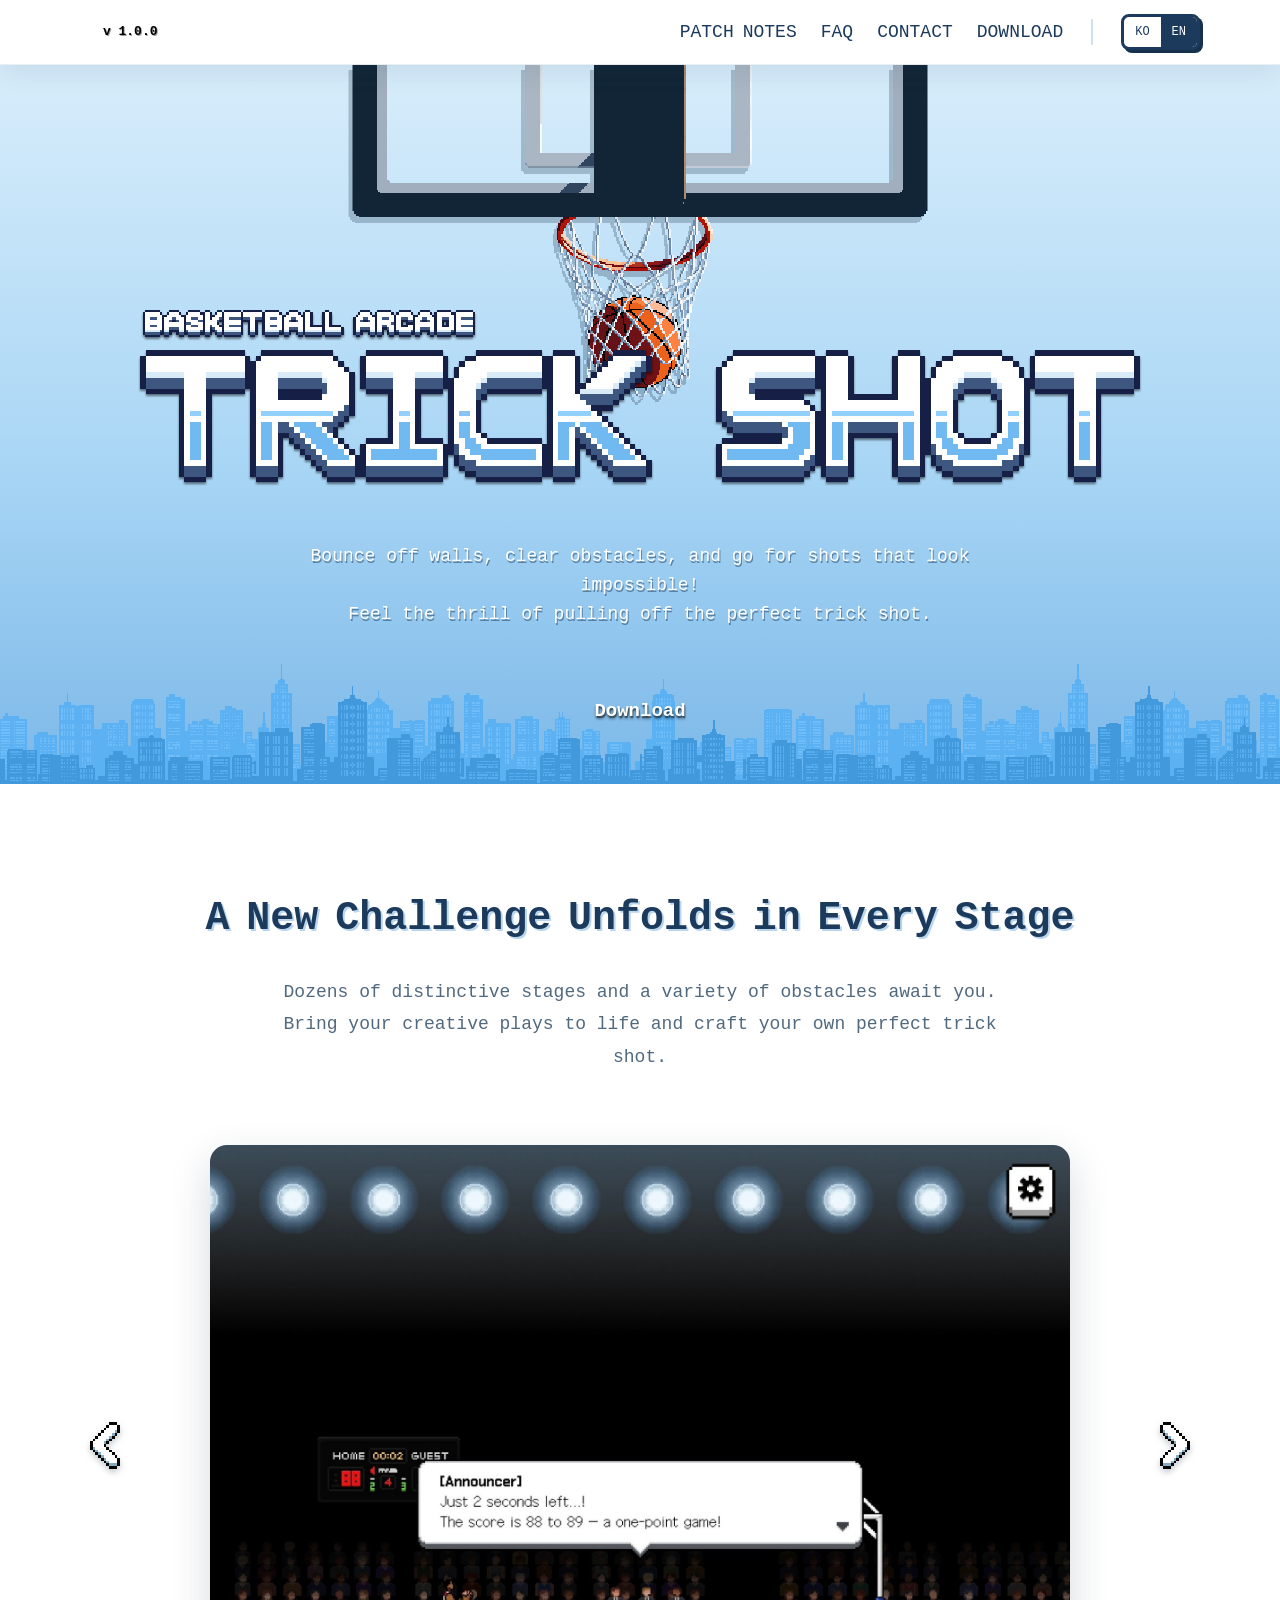
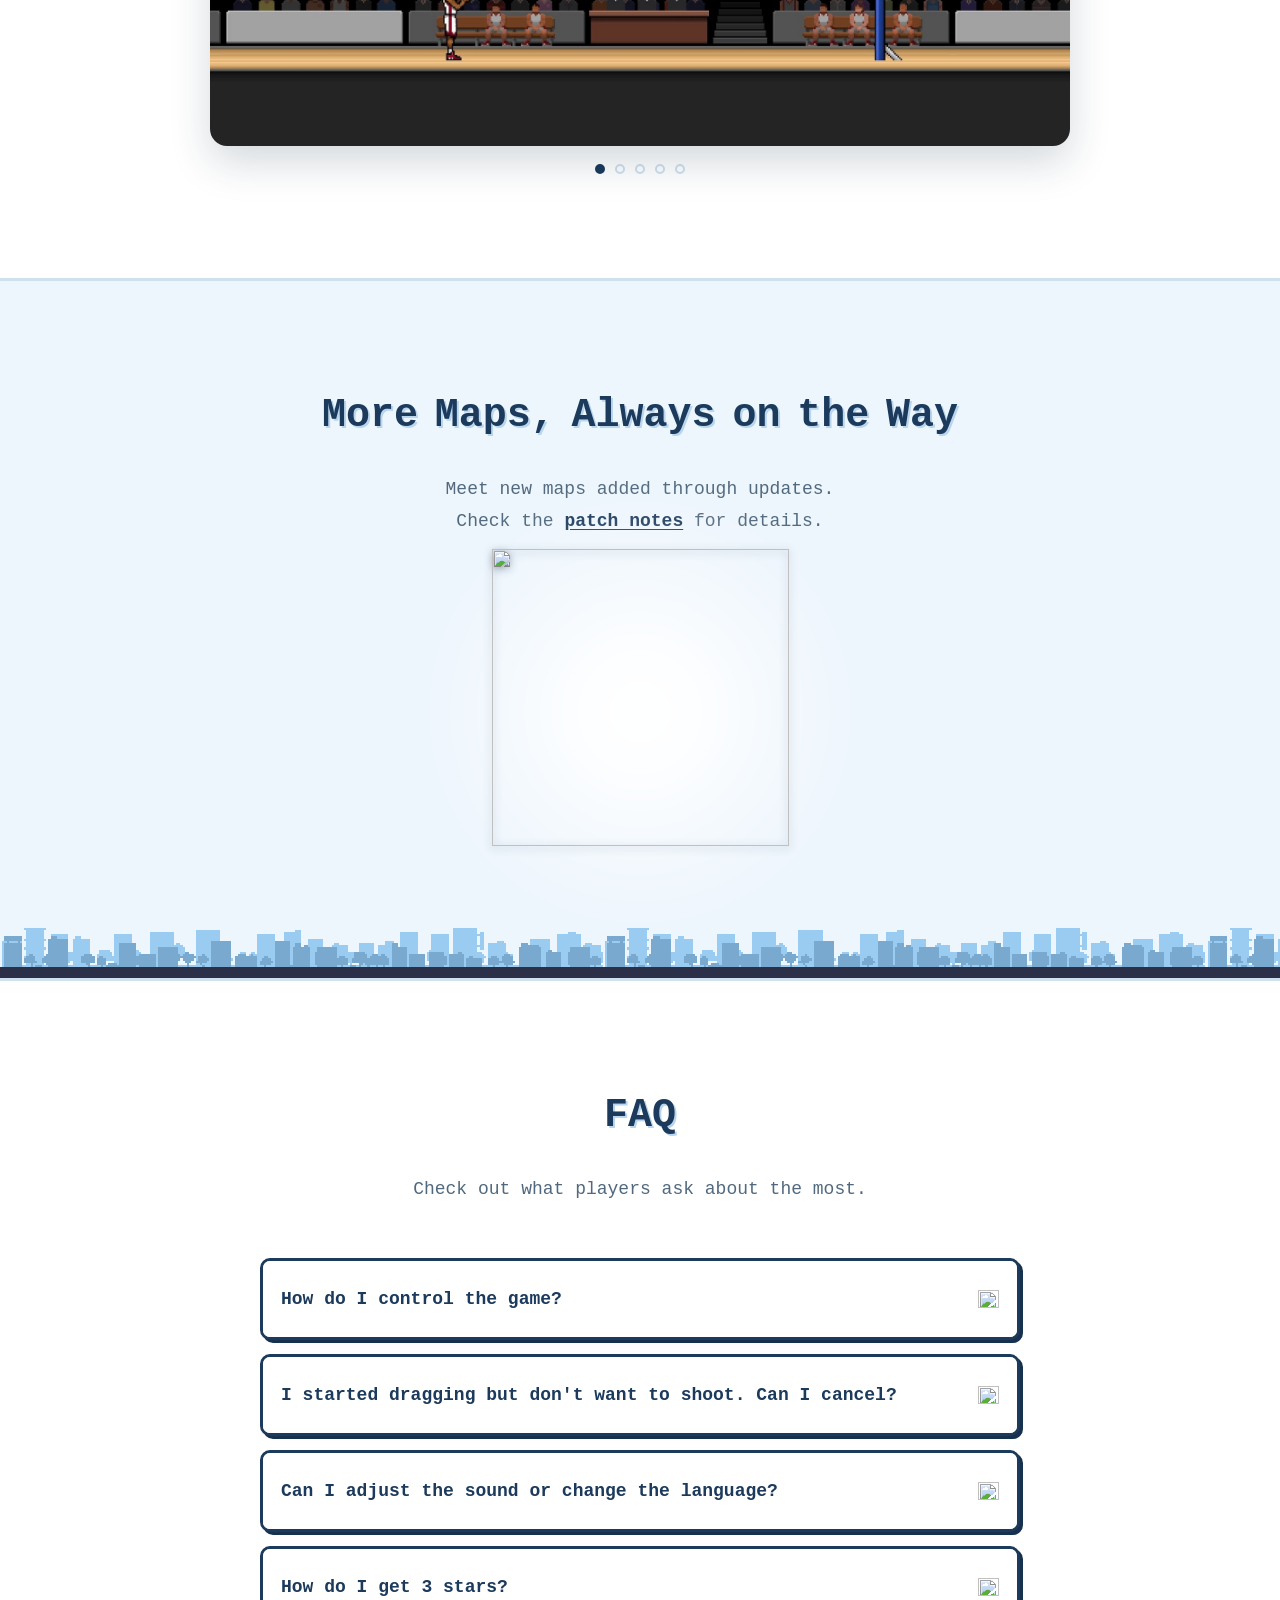
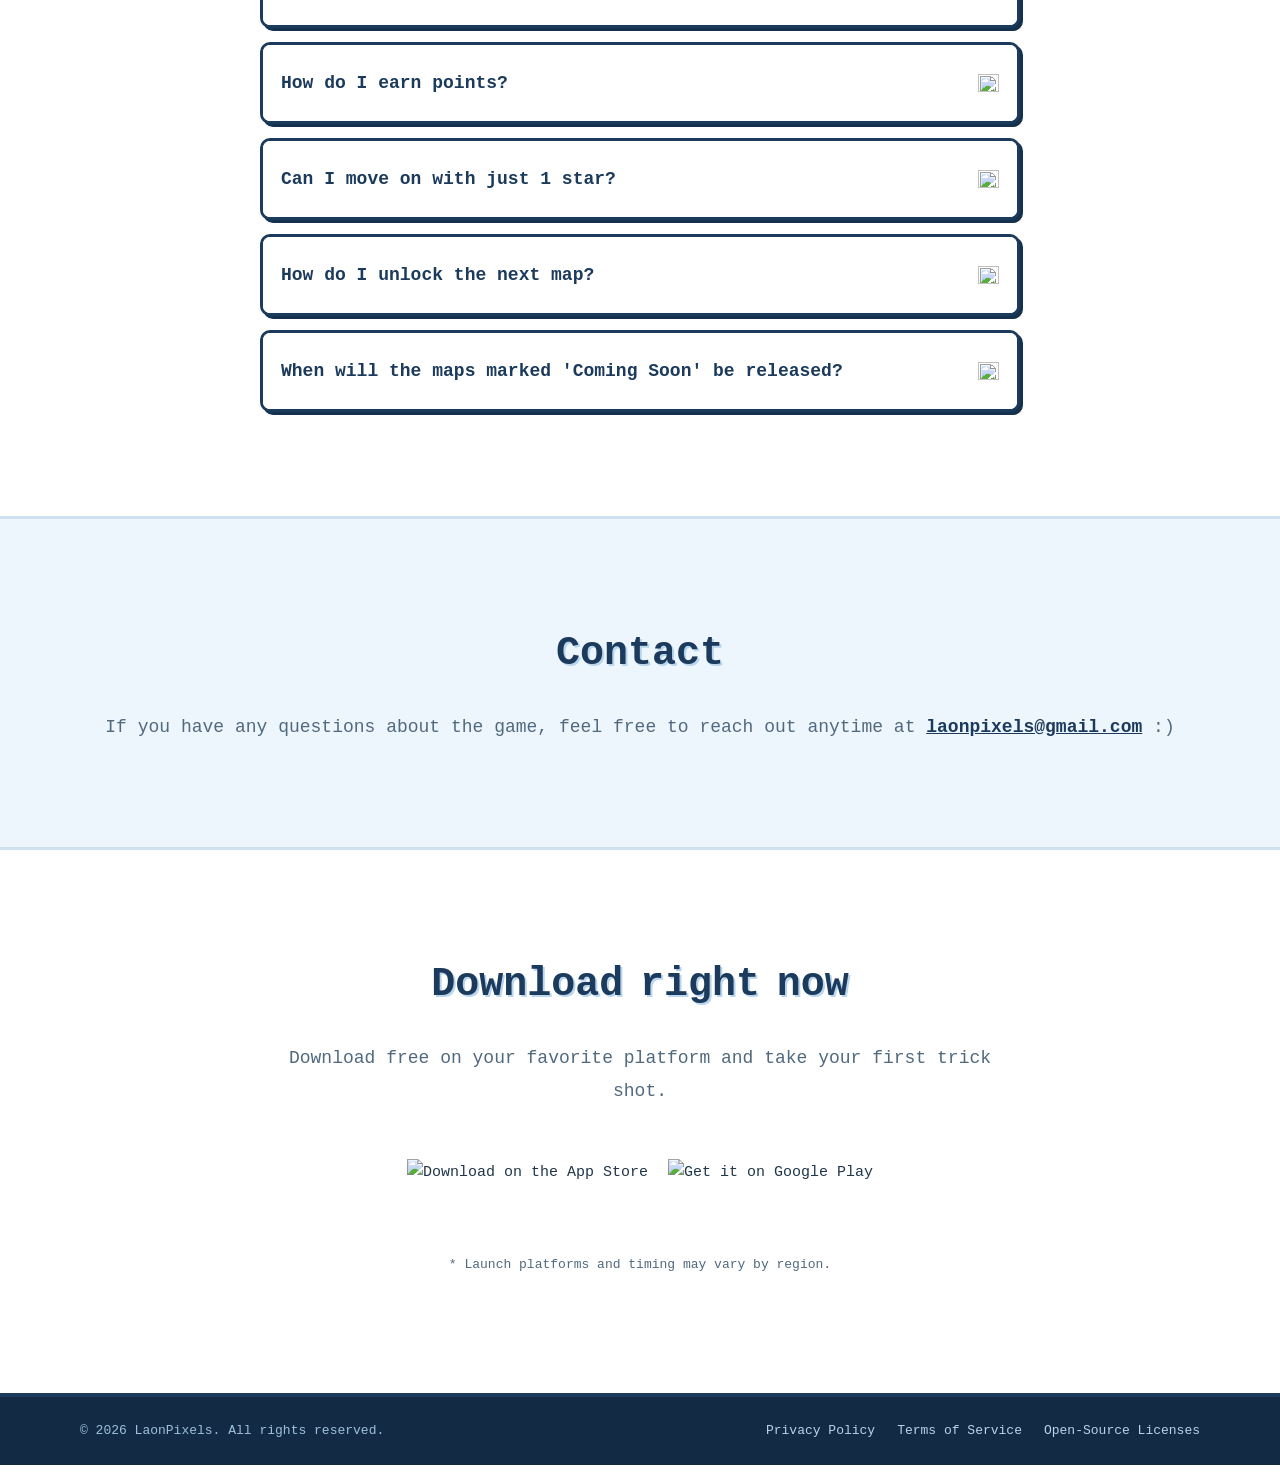
==== commit 30e01dc1: "Coming Soon 맵 버튼 클릭 시 별 파티클 버스트 효과 제거 흔들림(shake) 피드백은 유지하고 burstStars() 및 관련 CSS/스프라이트만 제거. TRICK SH" ====
--- a/index.html
+++ b/index.html
@@ -13,7 +13,7 @@
   <meta property="og:description" content="한 번의 슛, 완벽한 트릭샷. 물리 기반 원터치 농구 게임.">
   <meta property="og:type" content="website">
 
-  <link rel="stylesheet" href="css/styles.css?v=125">
+  <link rel="stylesheet" href="css/styles.css?v=126">
 </head>
 <body>
 
@@ -261,6 +261,6 @@
 
   <script src="js/translations.js?v=21"></script>
   <script src="js/i18n.js?v=2"></script>
-  <script src="js/main.js?v=33"></script>
+  <script src="js/main.js?v=34"></script>
 </body>
 </html>
--- a/css/styles.css
+++ b/css/styles.css
@@ -505,9 +505,9 @@
 .wordmark__trick-wrap { position: relative; display: inline-block; }
 .wordmark__badge {
   position: absolute;
-  top: -22%;
-  left: 2%;
-  width: 58%;
+  top: -30%;
+  left: 0.5%;
+  width: 65%;
   height: auto;
 }
 
@@ -787,29 +787,6 @@
   filter: drop-shadow(0 2px 4px rgba(18, 42, 68, .45));
   transition: opacity .3s ease;
 }
-/* star-burst layer: sits *behind* the map button (negative z-index within
-   the stack's isolated stacking context) and lets stars arc past the box
-   edges; stars are spawned/animated by burstStars() in main.js */
-.stages-stars {
-  position: absolute;
-  inset: 0;
-  overflow: visible;
-  pointer-events: none;
-  z-index: -1;
-}
-.stages-star {
-  position: absolute;
-  left: 50%;
-  top: 50%;
-  width: 20px;
-  height: 21px;
-  background-image: url("../assets/game/stage_clear_star_sprite.png");
-  background-repeat: no-repeat;
-  transform: translate(-50%, -50%);
-  will-change: transform, opacity;
-  filter: drop-shadow(0 1px 2px rgba(18, 42, 68, .45));
-}
-
 .stages-placeholder__img--locked { opacity: 1; }
 .stages-placeholder__img--soon { opacity: 0; }
 .stages-placeholder__stack:hover .stages-placeholder__img--locked { opacity: 0; }
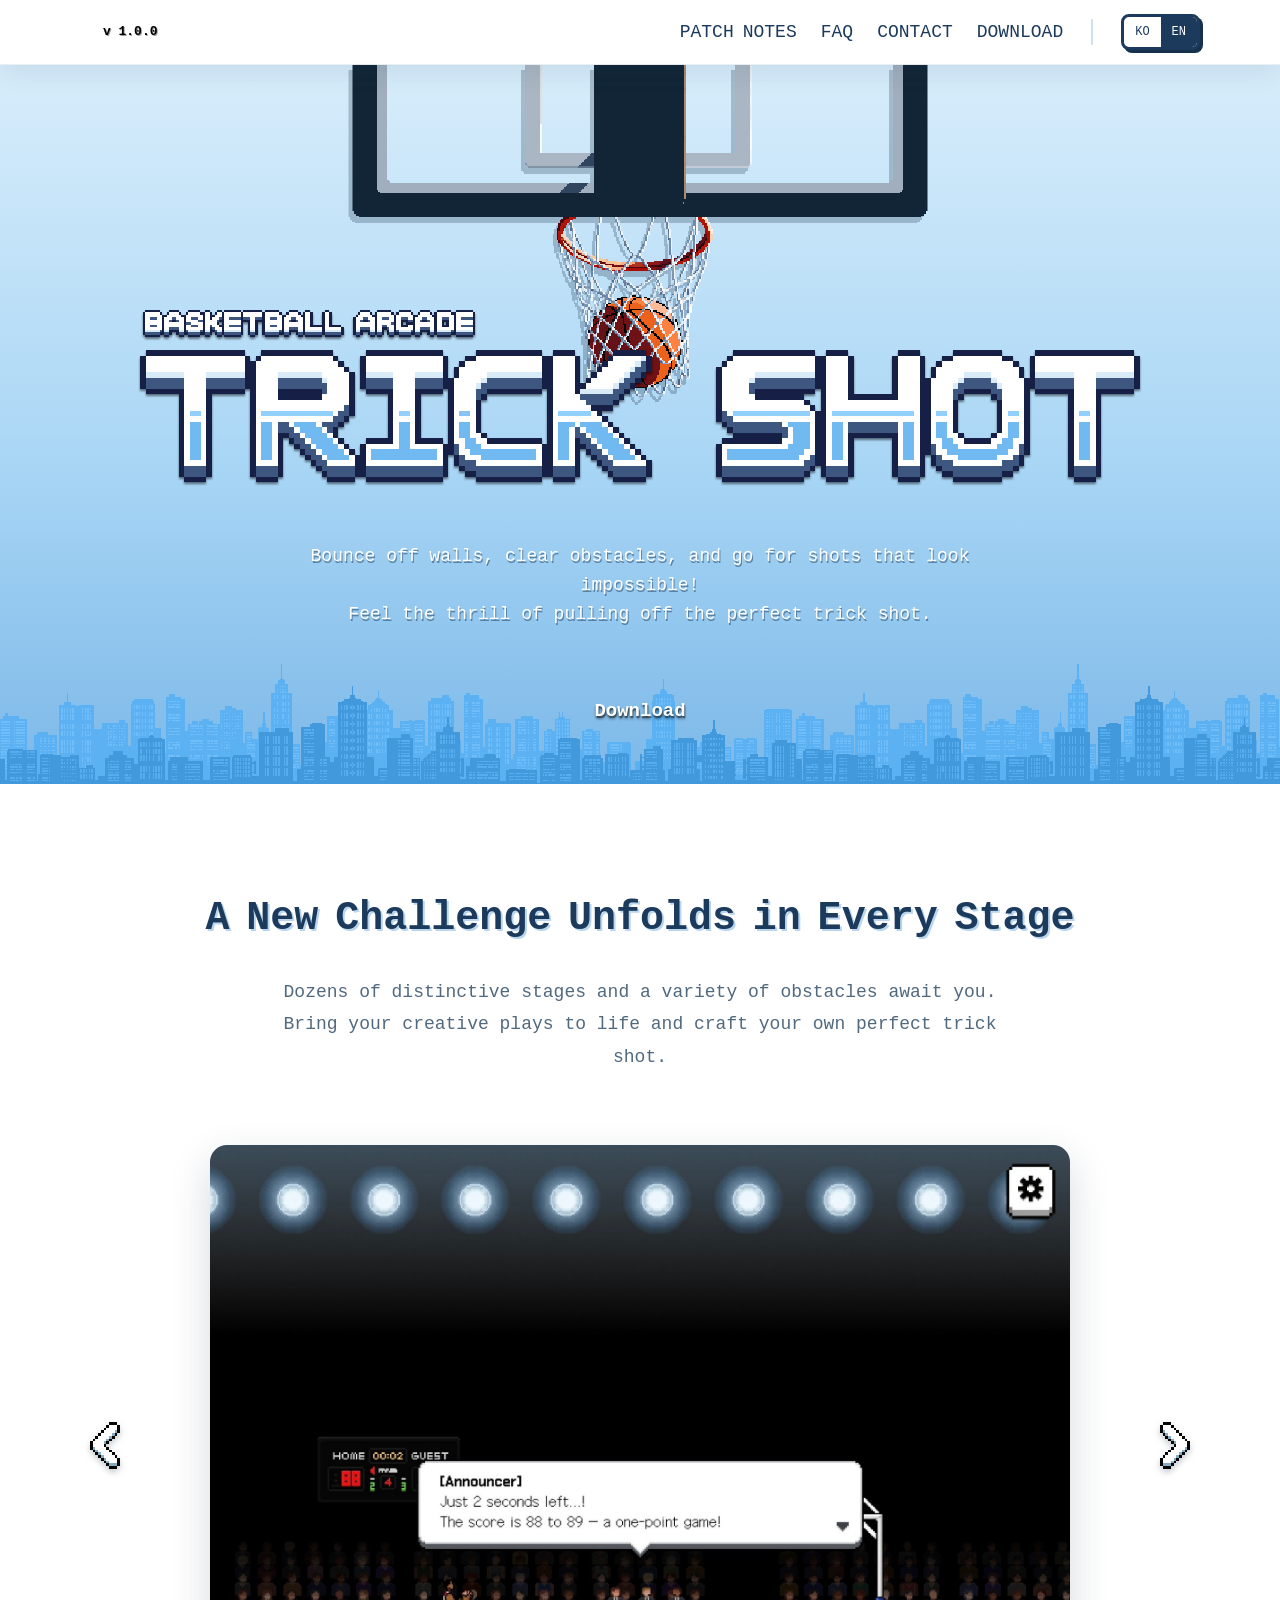
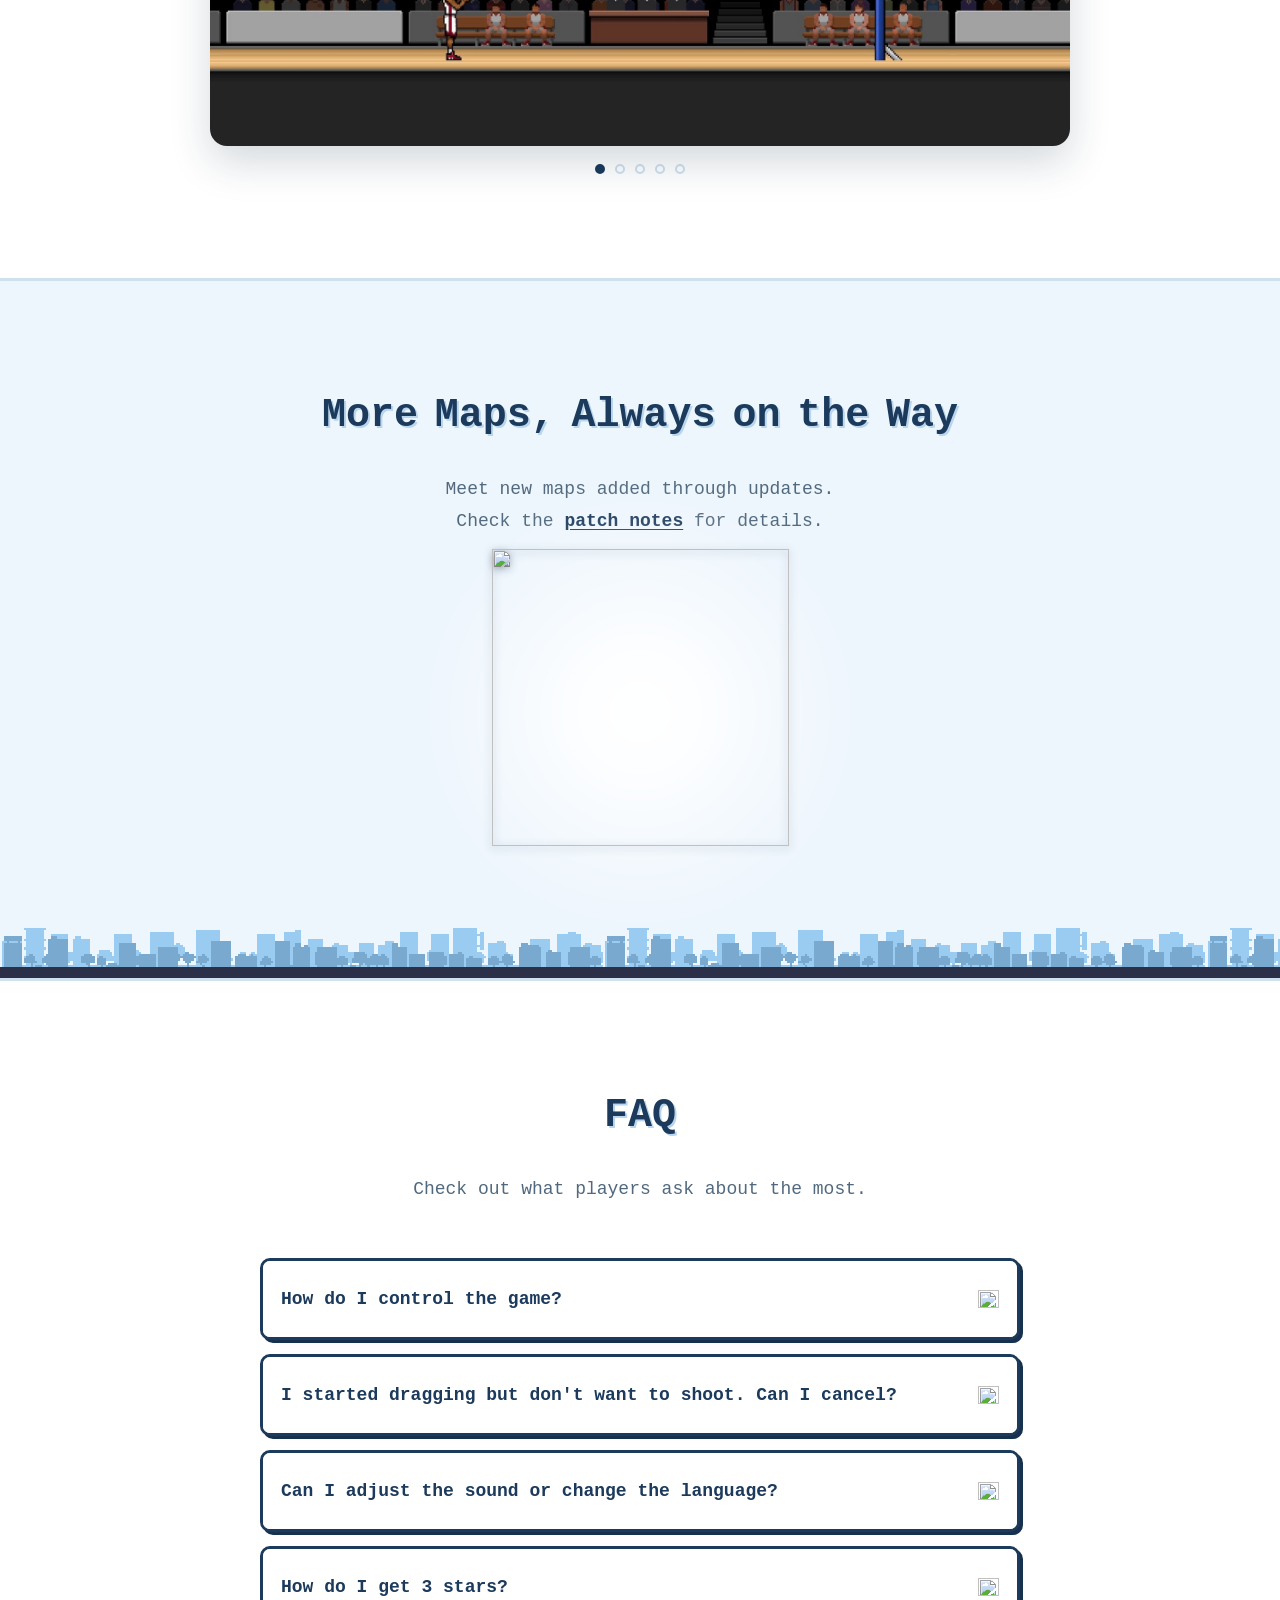
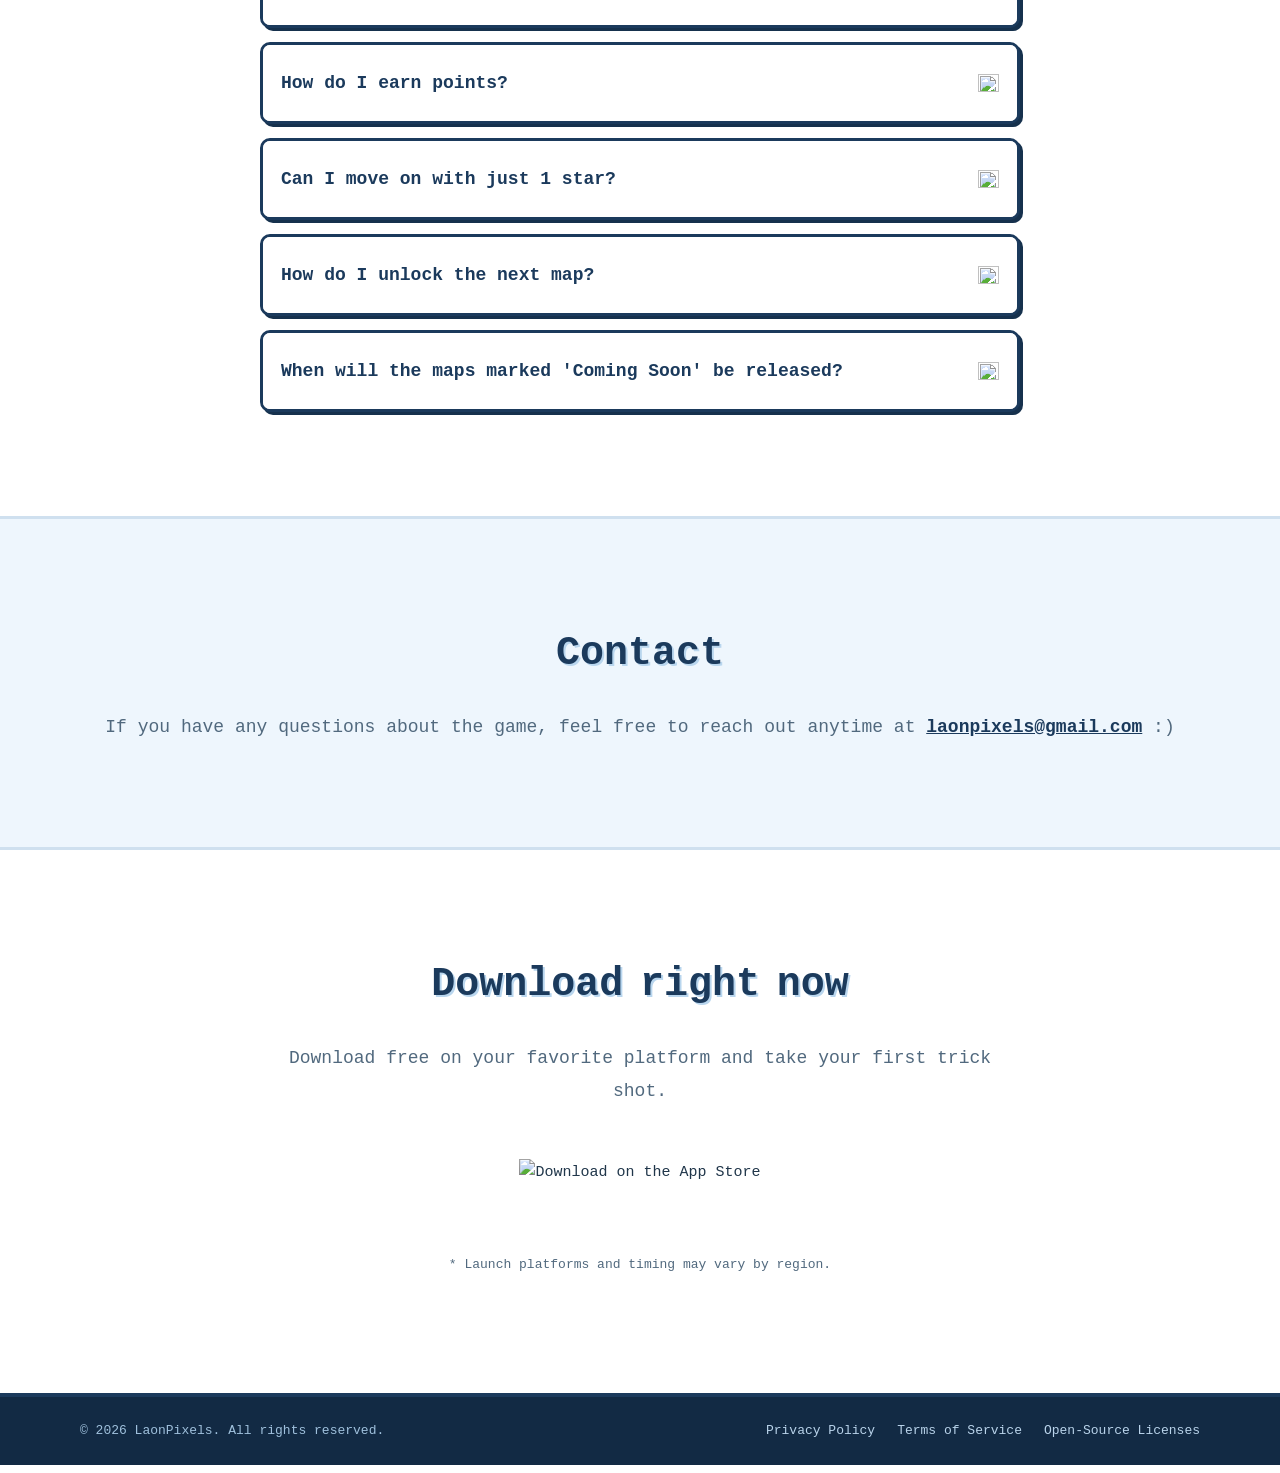
==== commit 241bba3d: "다운로드 섹션에서 Google Play 버튼 임시 제거 나중에 실제 출시되면 다시 추가 예정. 배지 이미지 에셋은 그대로 둠.  Co-Authored-By: Claude Sonne" ====
--- a/index.html
+++ b/index.html
@@ -13,7 +13,7 @@
   <meta property="og:description" content="한 번의 슛, 완벽한 트릭샷. 물리 기반 원터치 농구 게임.">
   <meta property="og:type" content="website">
 
-  <link rel="stylesheet" href="css/styles.css?v=126">
+  <link rel="stylesheet" href="css/styles.css?v=127">
 </head>
 <body>
 
@@ -235,11 +235,6 @@
             <img class="store-badge store-badge--ko" src="assets/store/appstore_ko.svg" alt="App Store에서 다운로드">
             <img class="store-badge store-badge--en" src="assets/store/appstore_en.svg" alt="Download on the App Store">
           </a>
-
-          <a class="store-link reveal" href="#" aria-label="Google Play">
-            <img class="store-badge store-badge--ko" src="assets/store/googleplay_ko.svg" alt="Google Play에서 다운로드">
-            <img class="store-badge store-badge--en" src="assets/store/googleplay_en.svg" alt="Get it on Google Play">
-          </a>
         </div>
 
         <p class="store-note" data-i18n="download.note"></p>
@@ -261,6 +256,6 @@
 
   <script src="js/translations.js?v=21"></script>
   <script src="js/i18n.js?v=2"></script>
-  <script src="js/main.js?v=34"></script>
+  <script src="js/main.js?v=35"></script>
 </body>
 </html>
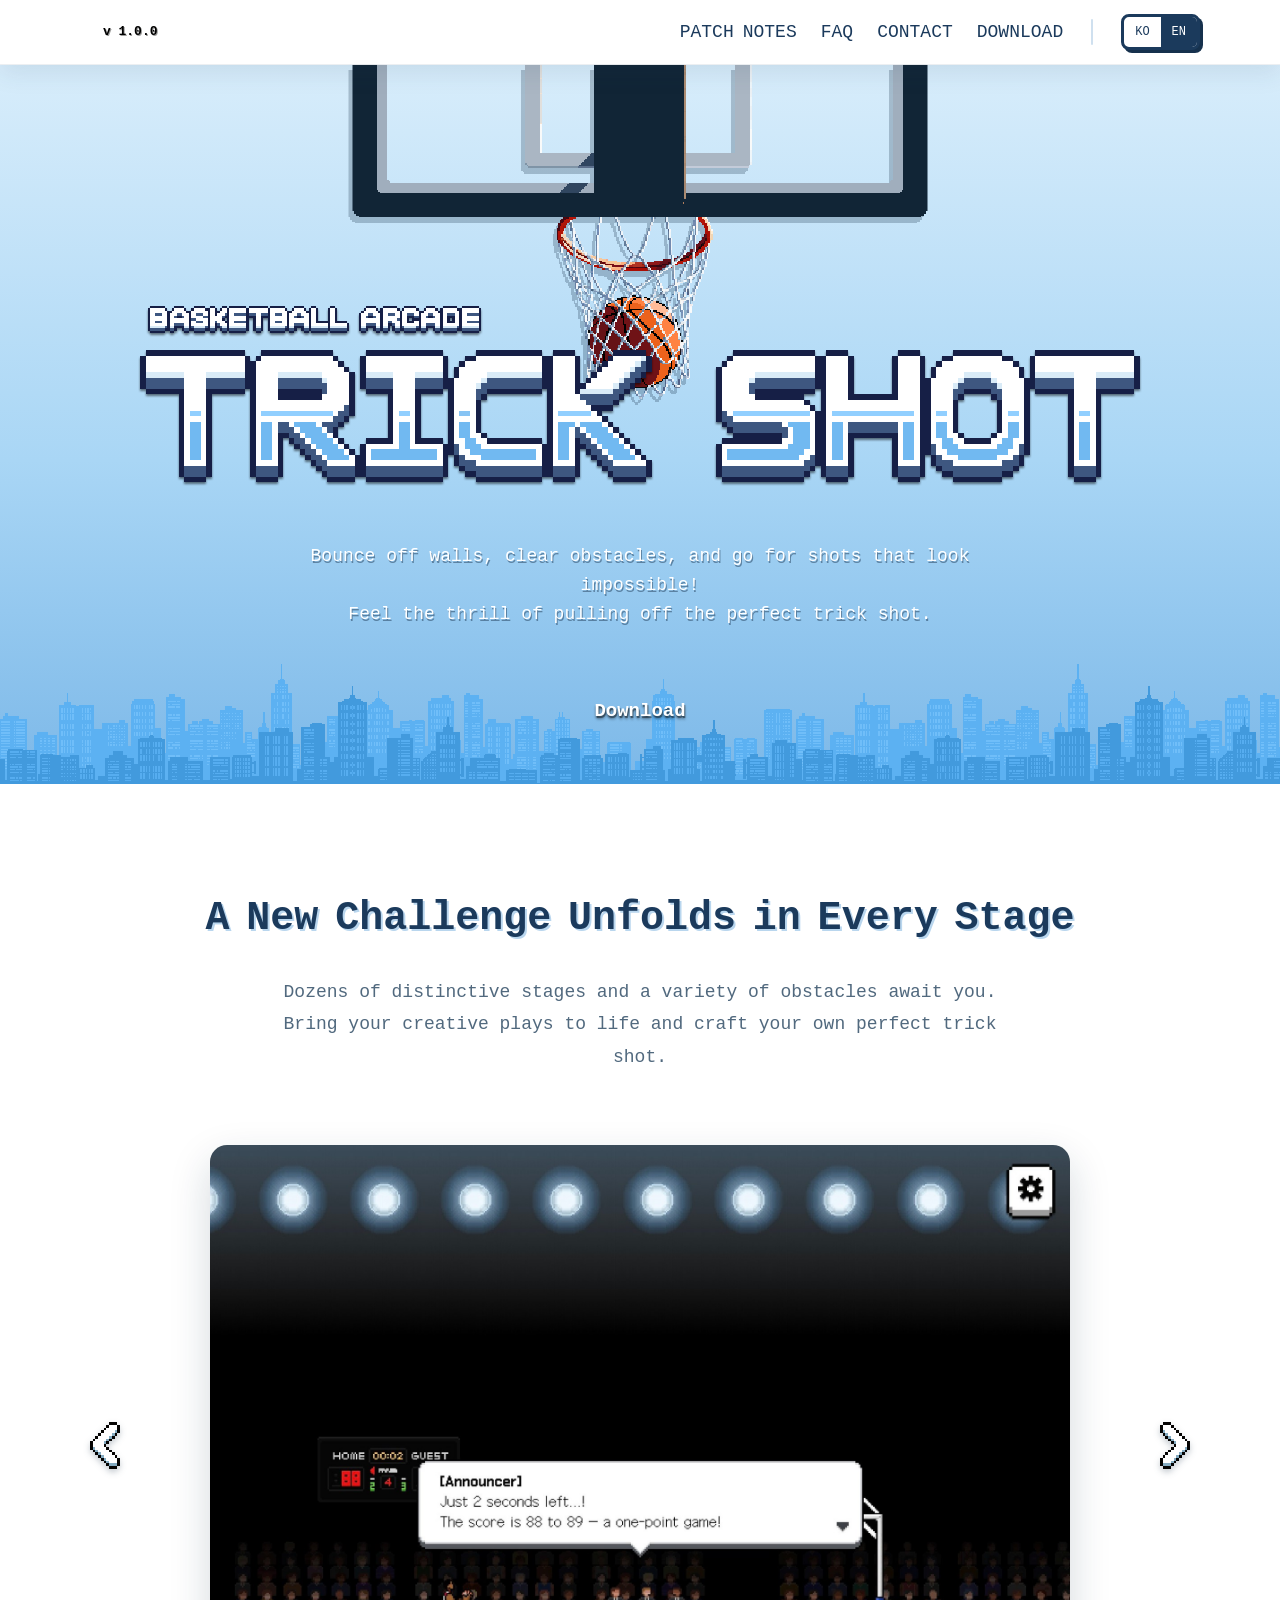
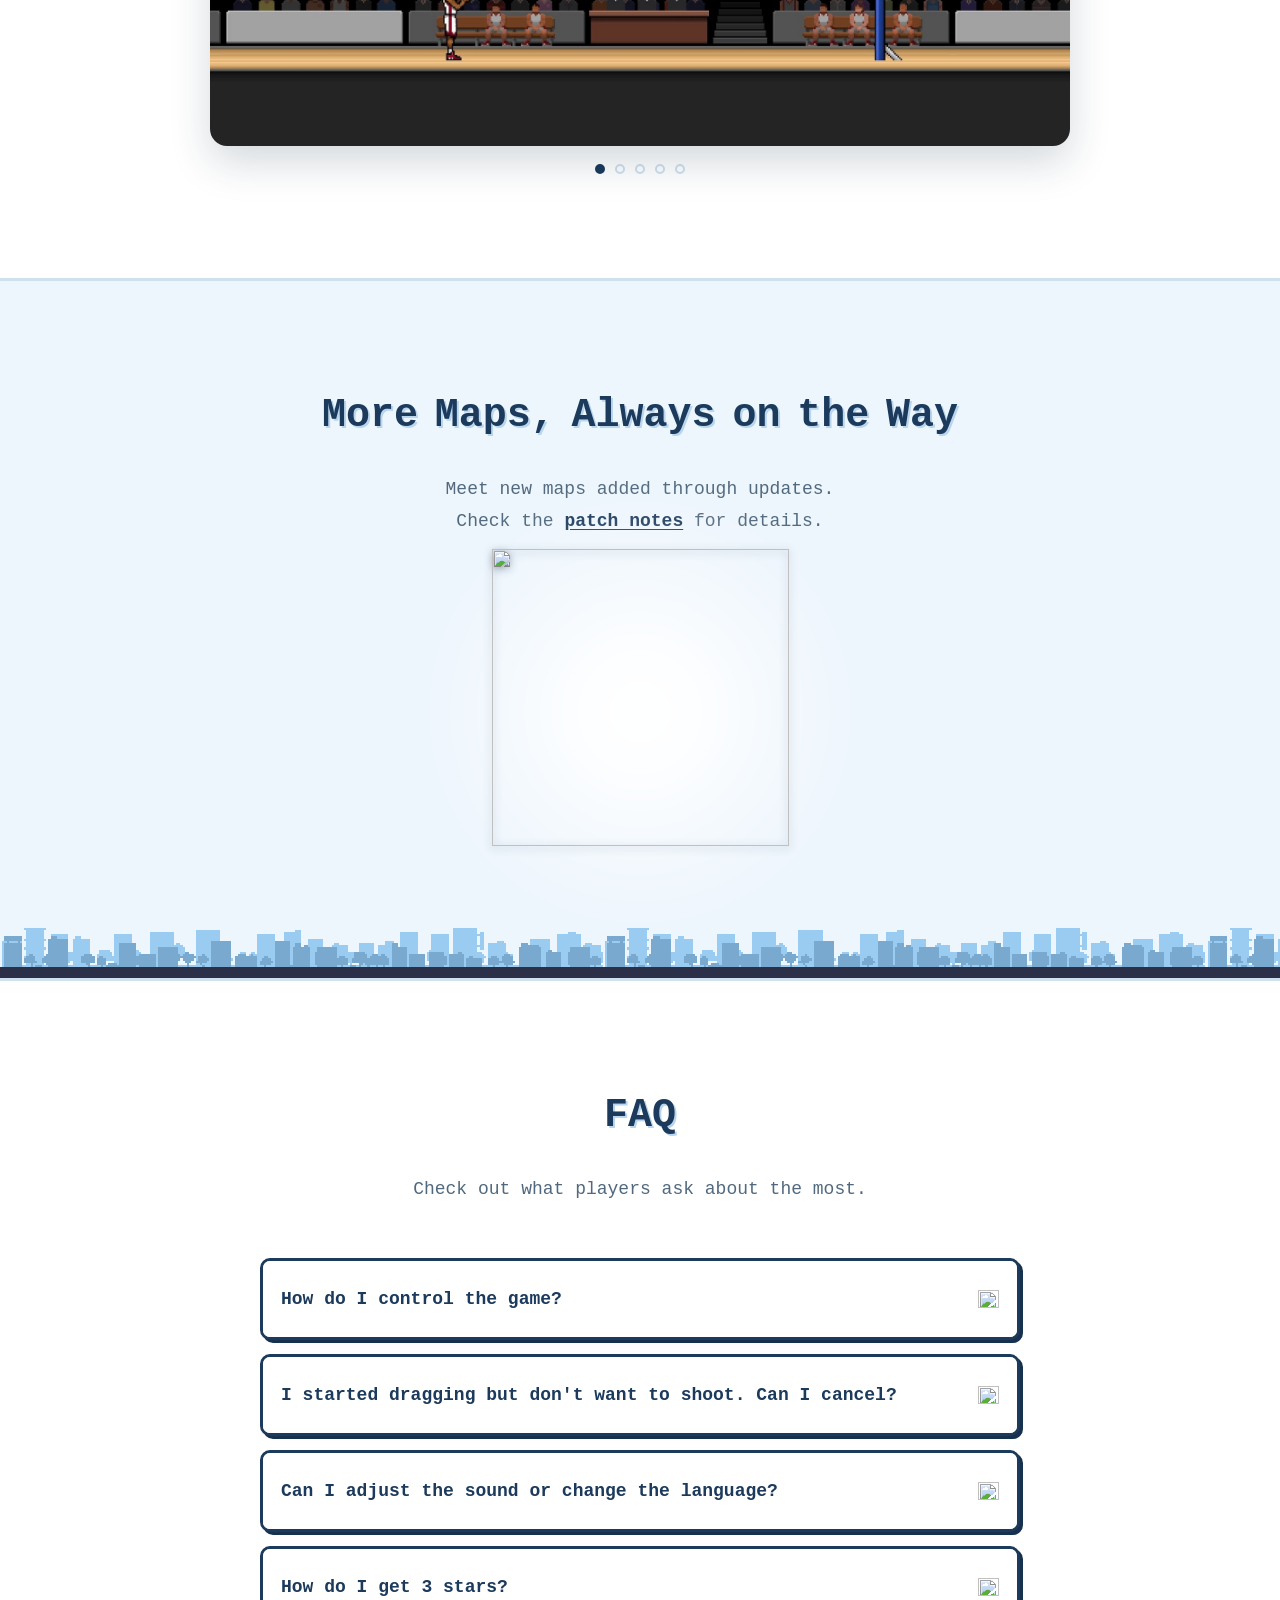
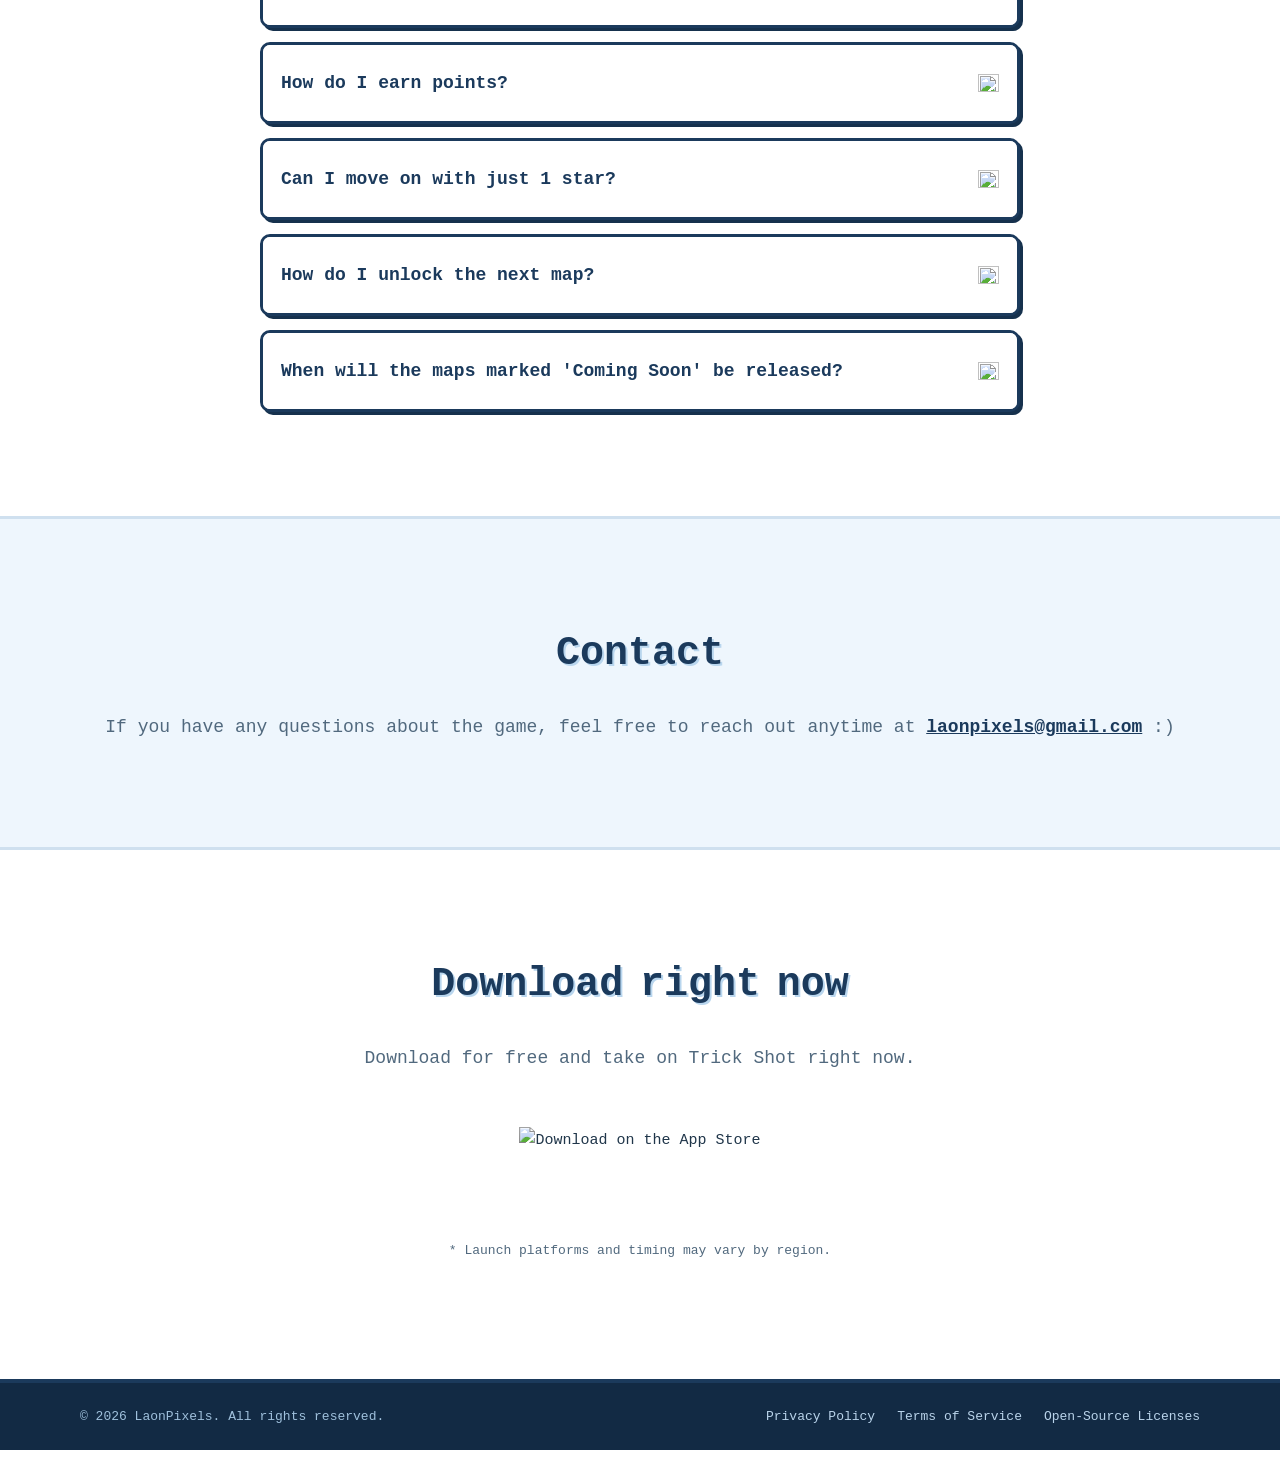
==== commit 9f556e83: "다운로드 섹션 문구/여백 조정 - 서브텍스트를 '무료로 다운로드하고 지금 바로 트릭샷에 도전해 보세요.'로 변경 (en도 대응 수정) - 안내문구(* 출시 플랫폼...)와 버튼 사" ====
--- a/index.html
+++ b/index.html
@@ -13,7 +13,7 @@
   <meta property="og:description" content="한 번의 슛, 완벽한 트릭샷. 물리 기반 원터치 농구 게임.">
   <meta property="og:type" content="website">
 
-  <link rel="stylesheet" href="css/styles.css?v=127">
+  <link rel="stylesheet" href="css/styles.css?v=128">
 </head>
 <body>
 
@@ -254,7 +254,7 @@
     </div>
   </footer>
 
-  <script src="js/translations.js?v=21"></script>
+  <script src="js/translations.js?v=22"></script>
   <script src="js/i18n.js?v=2"></script>
   <script src="js/main.js?v=35"></script>
 </body>
--- a/css/styles.css
+++ b/css/styles.css
@@ -505,8 +505,8 @@
 .wordmark__trick-wrap { position: relative; display: inline-block; }
 .wordmark__badge {
   position: absolute;
-  top: -30%;
-  left: 0.5%;
+  top: -33%;
+  left: 1.5%;
   width: 65%;
   height: auto;
 }
@@ -930,7 +930,7 @@
 html[lang="ko"] .store-badge--ko,
 html[lang="en"] .store-badge--en { display: block; }
 
-.store-note { text-align: center; margin-top: 22px; font-family: var(--sans-body); color: var(--ink-soft); font-size: 13px; }
+.store-note { text-align: center; margin-top: 40px; font-family: var(--sans-body); color: var(--ink-soft); font-size: 13px; }
 
 /* ---- Footer ------------------------------------------------------------ */
 .site-footer {
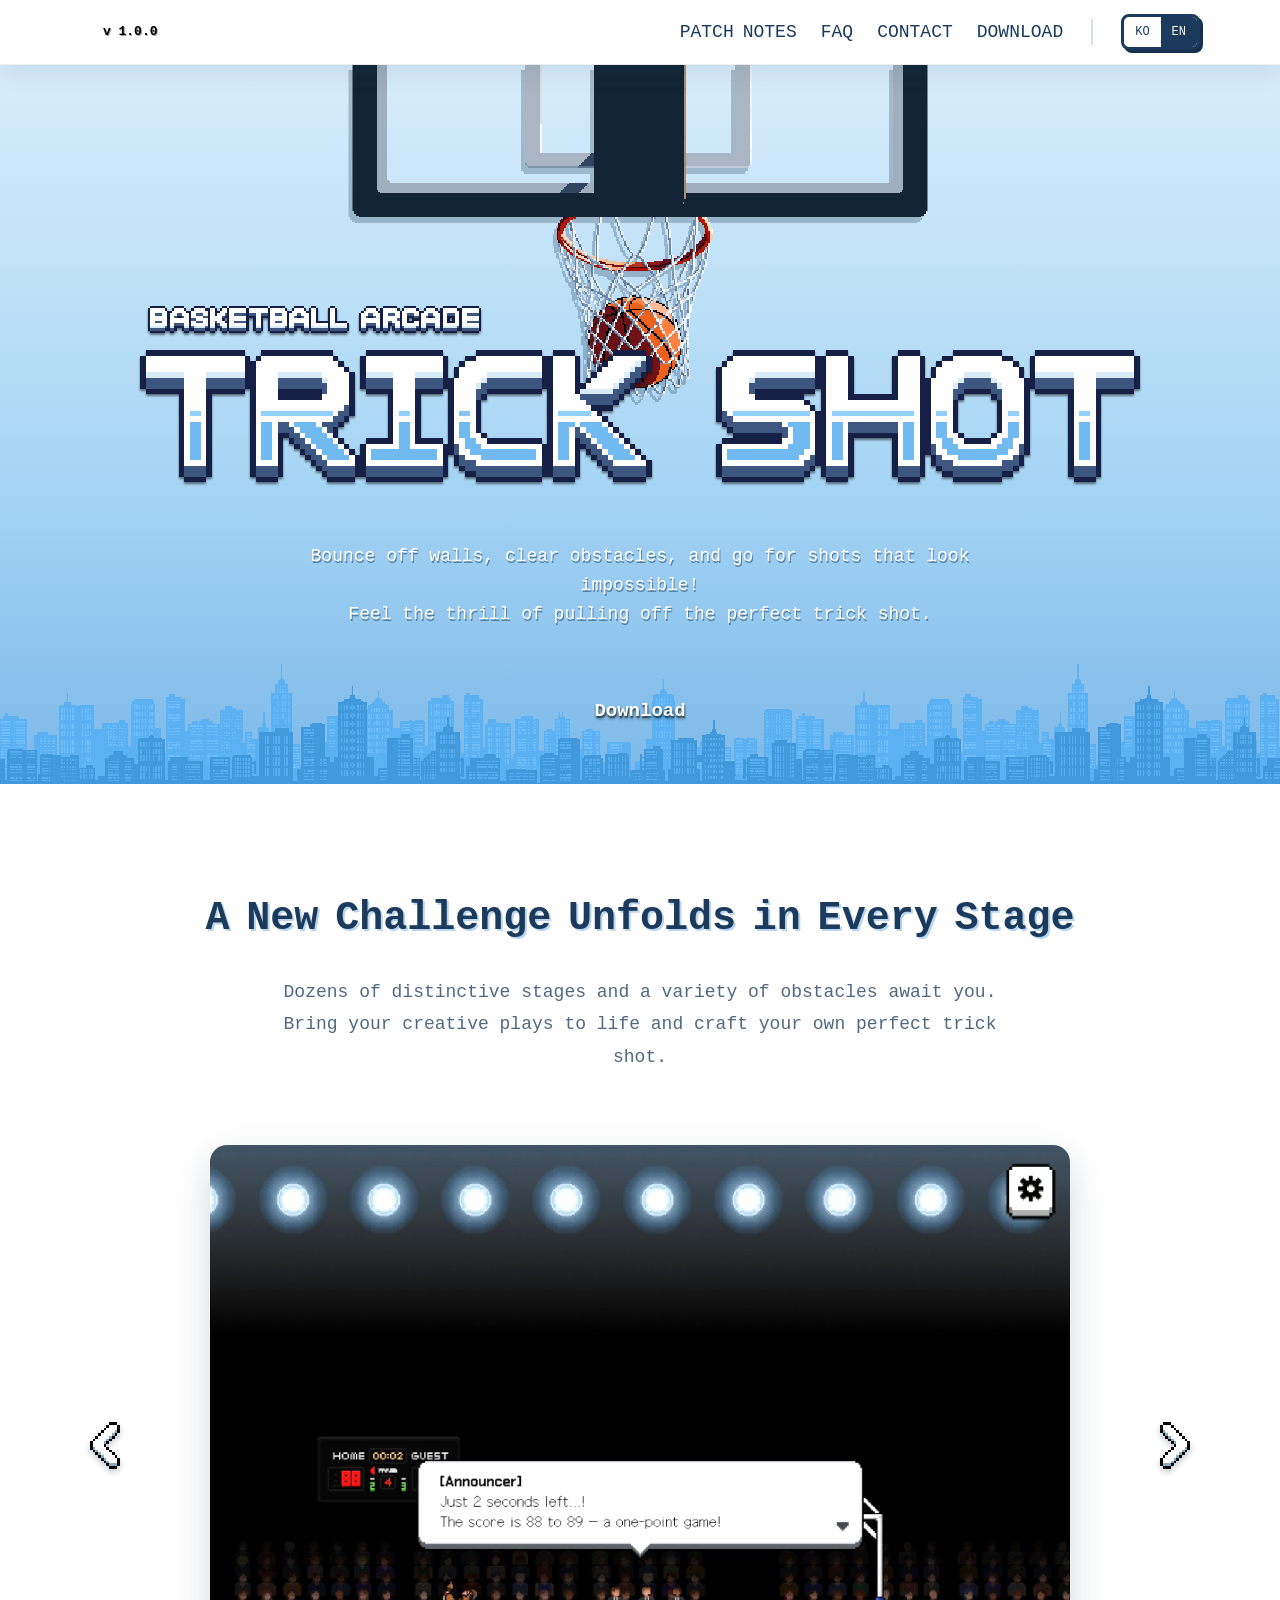
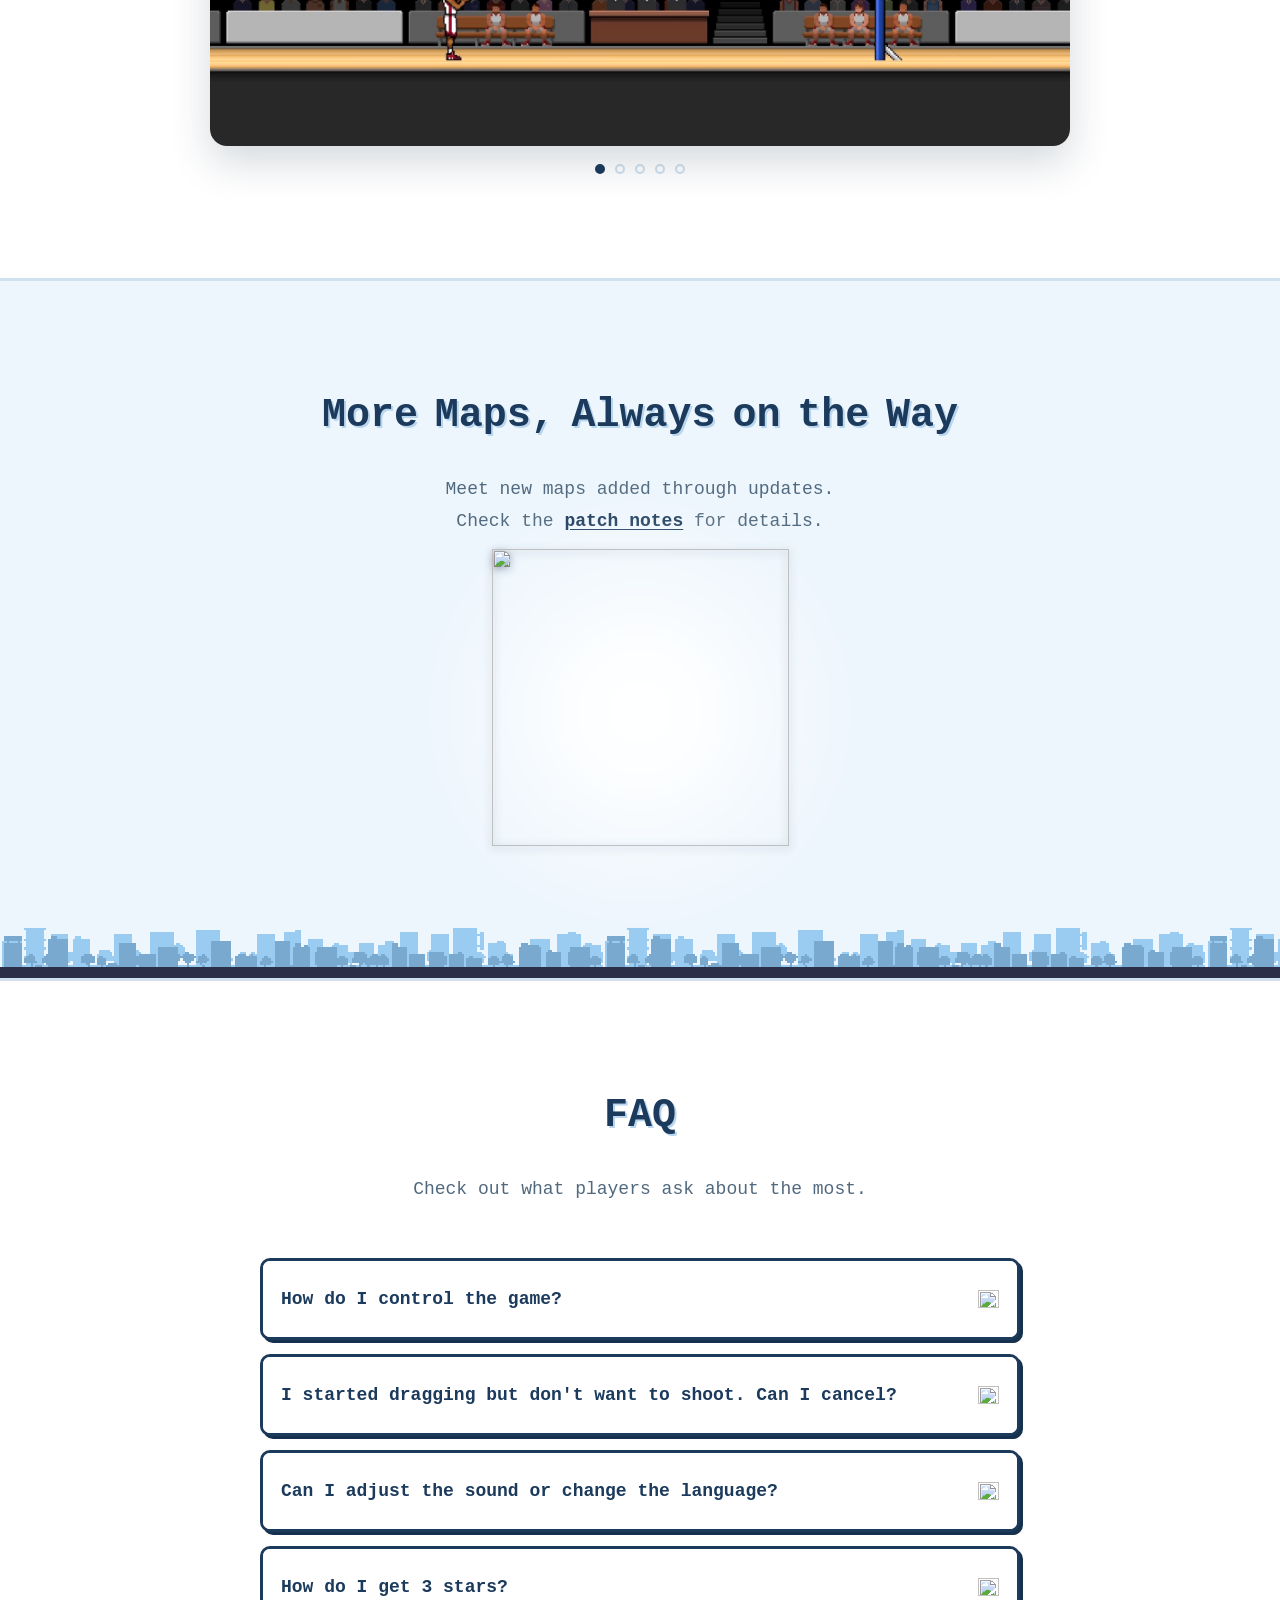
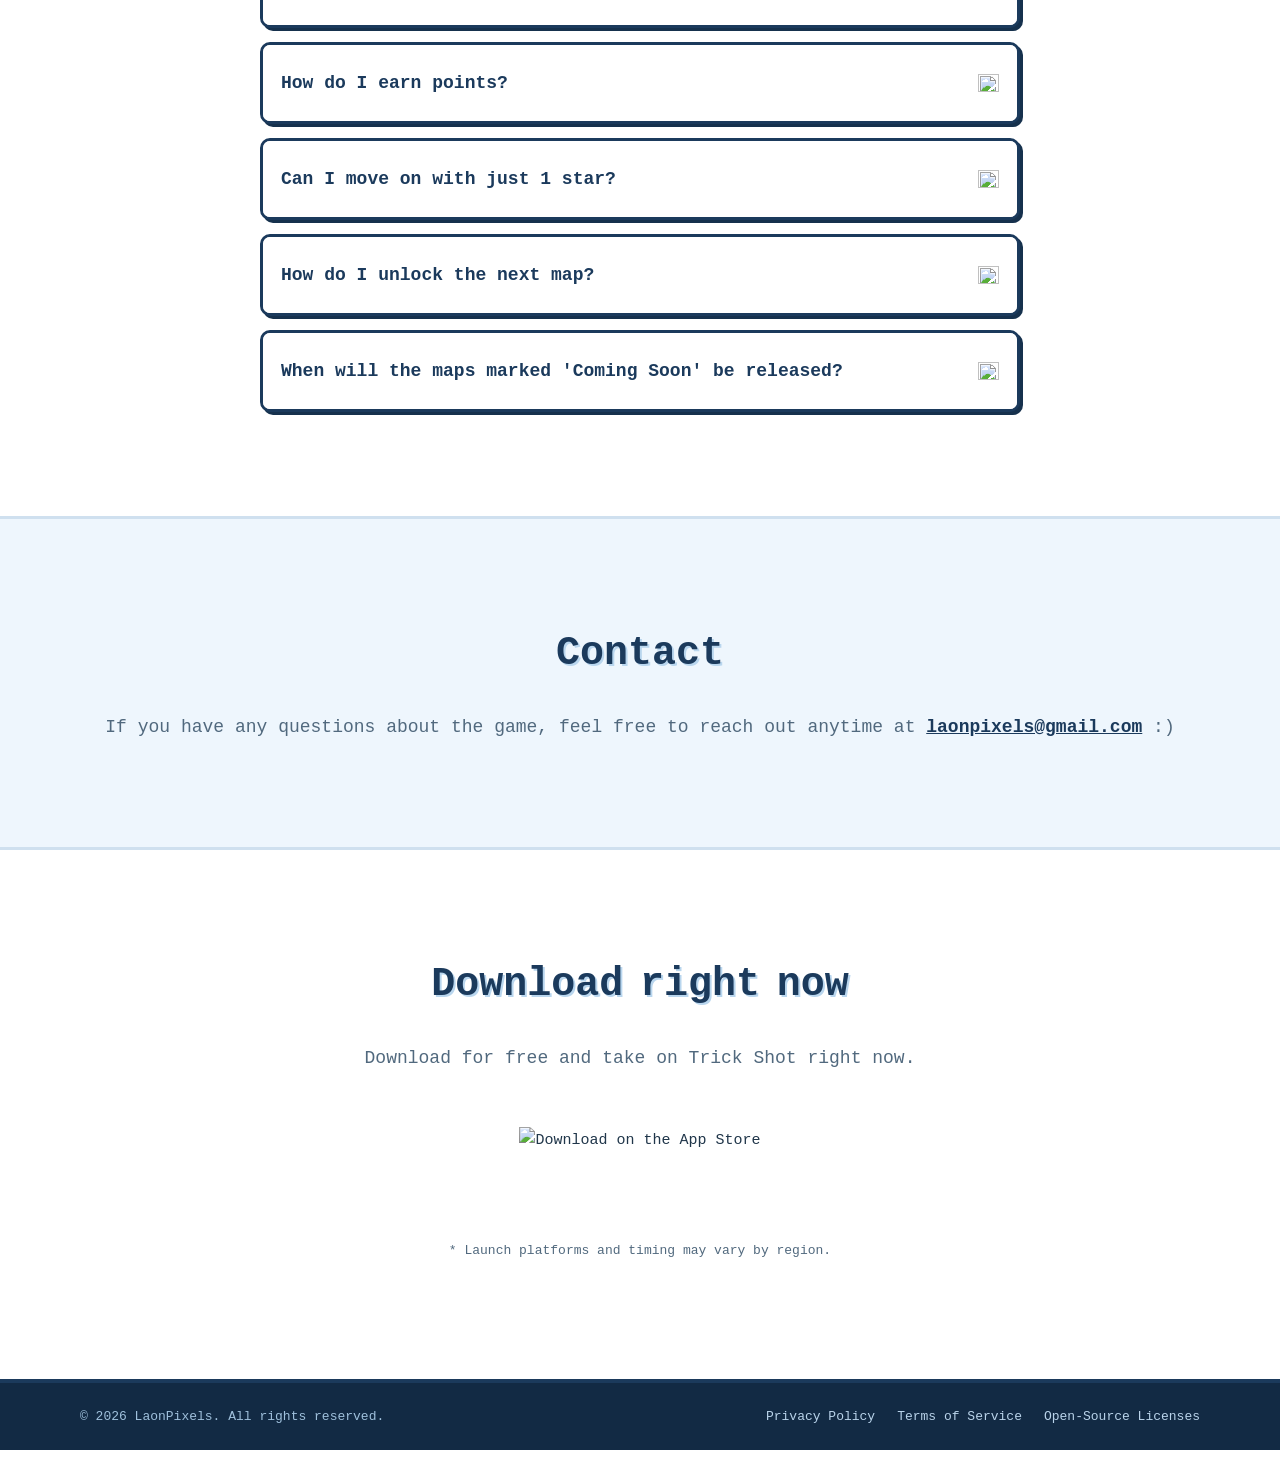
==== commit 56aca0f8: "캐러셀 스크린샷을 CSS 필터로 좀 더 밝고 선명하게 원본 이미지 파일은 그대로 두고 filter: brightness(1.12) saturate(1.05)로 표시만 밝게 처리 (" ====
--- a/index.html
+++ b/index.html
@@ -13,7 +13,7 @@
   <meta property="og:description" content="한 번의 슛, 완벽한 트릭샷. 물리 기반 원터치 농구 게임.">
   <meta property="og:type" content="website">
 
-  <link rel="stylesheet" href="css/styles.css?v=128">
+  <link rel="stylesheet" href="css/styles.css?v=129">
 </head>
 <body>
 
--- a/css/styles.css
+++ b/css/styles.css
@@ -657,6 +657,7 @@
   width: 100%;
   height: 100%;
   object-fit: cover;
+  filter: brightness(1.12) saturate(1.05);
 }
 
 /* nav arrows — float in the gutter between the carousel and the screen
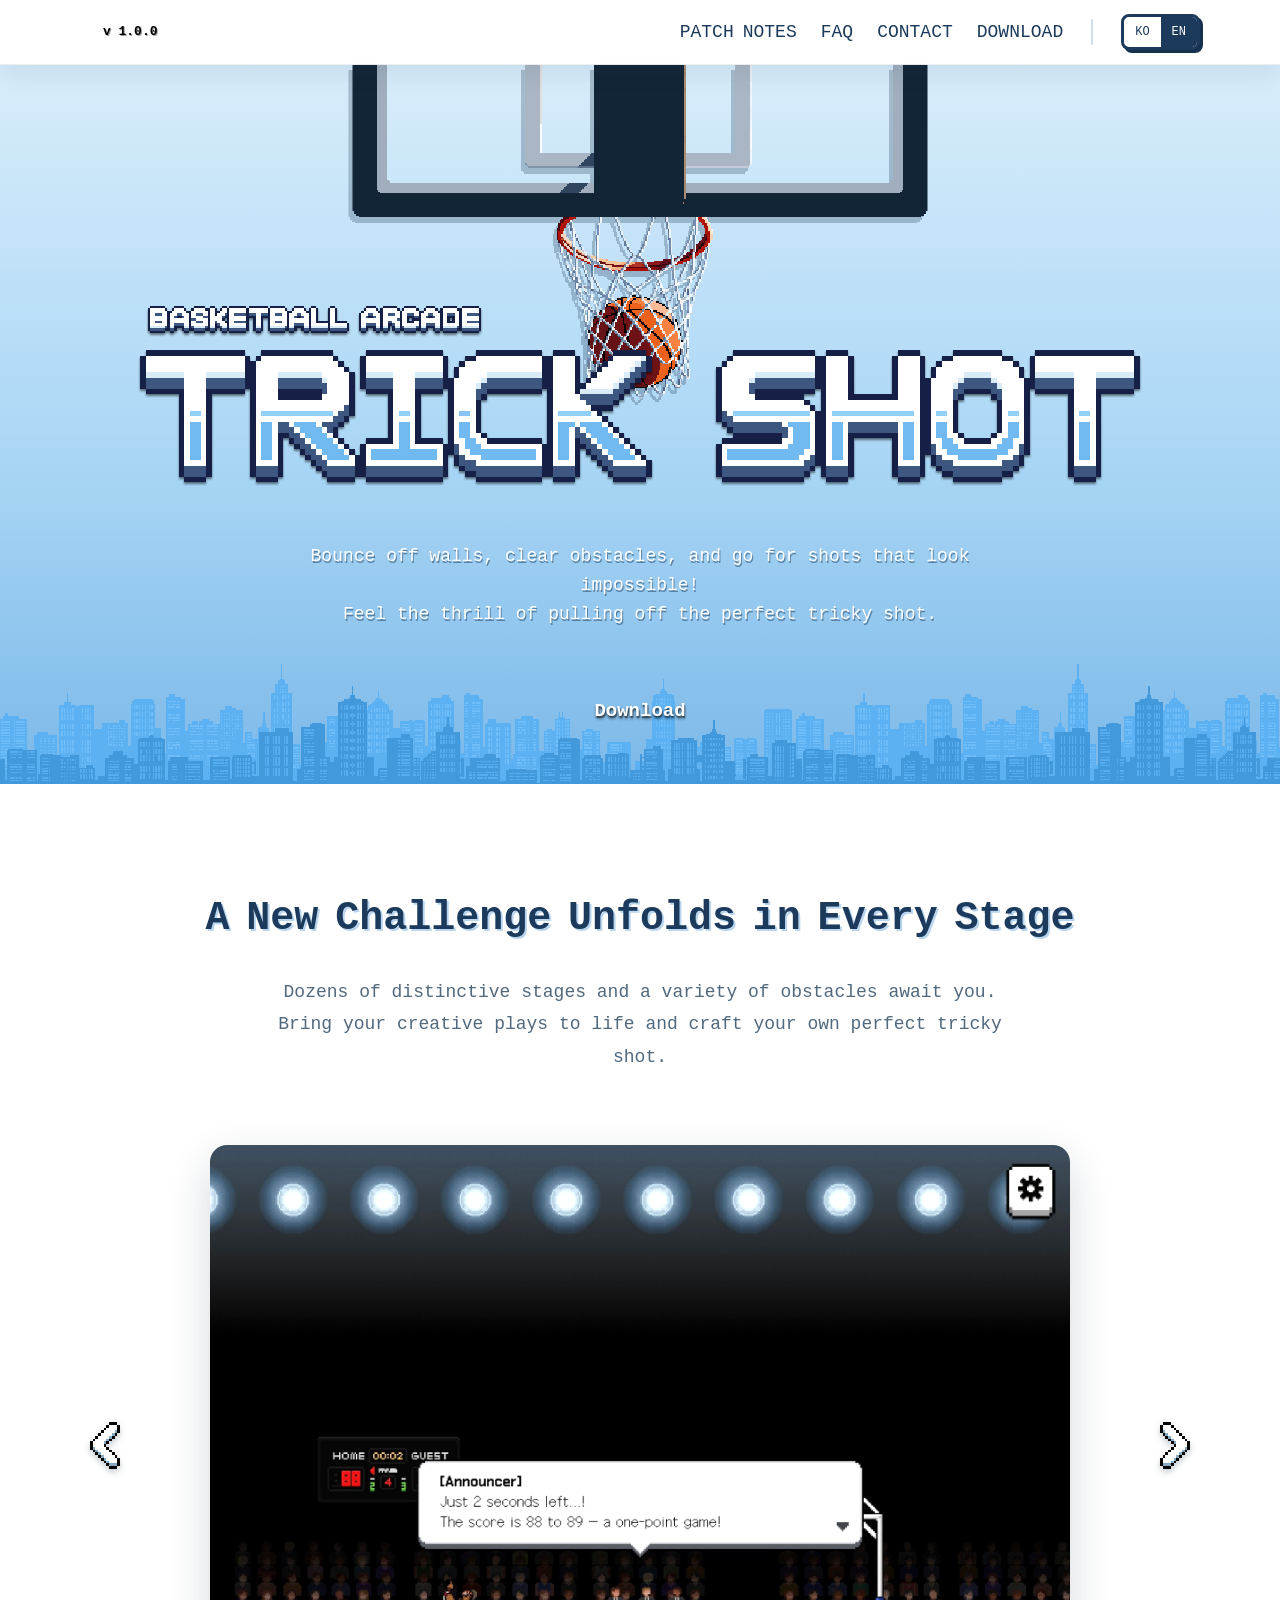
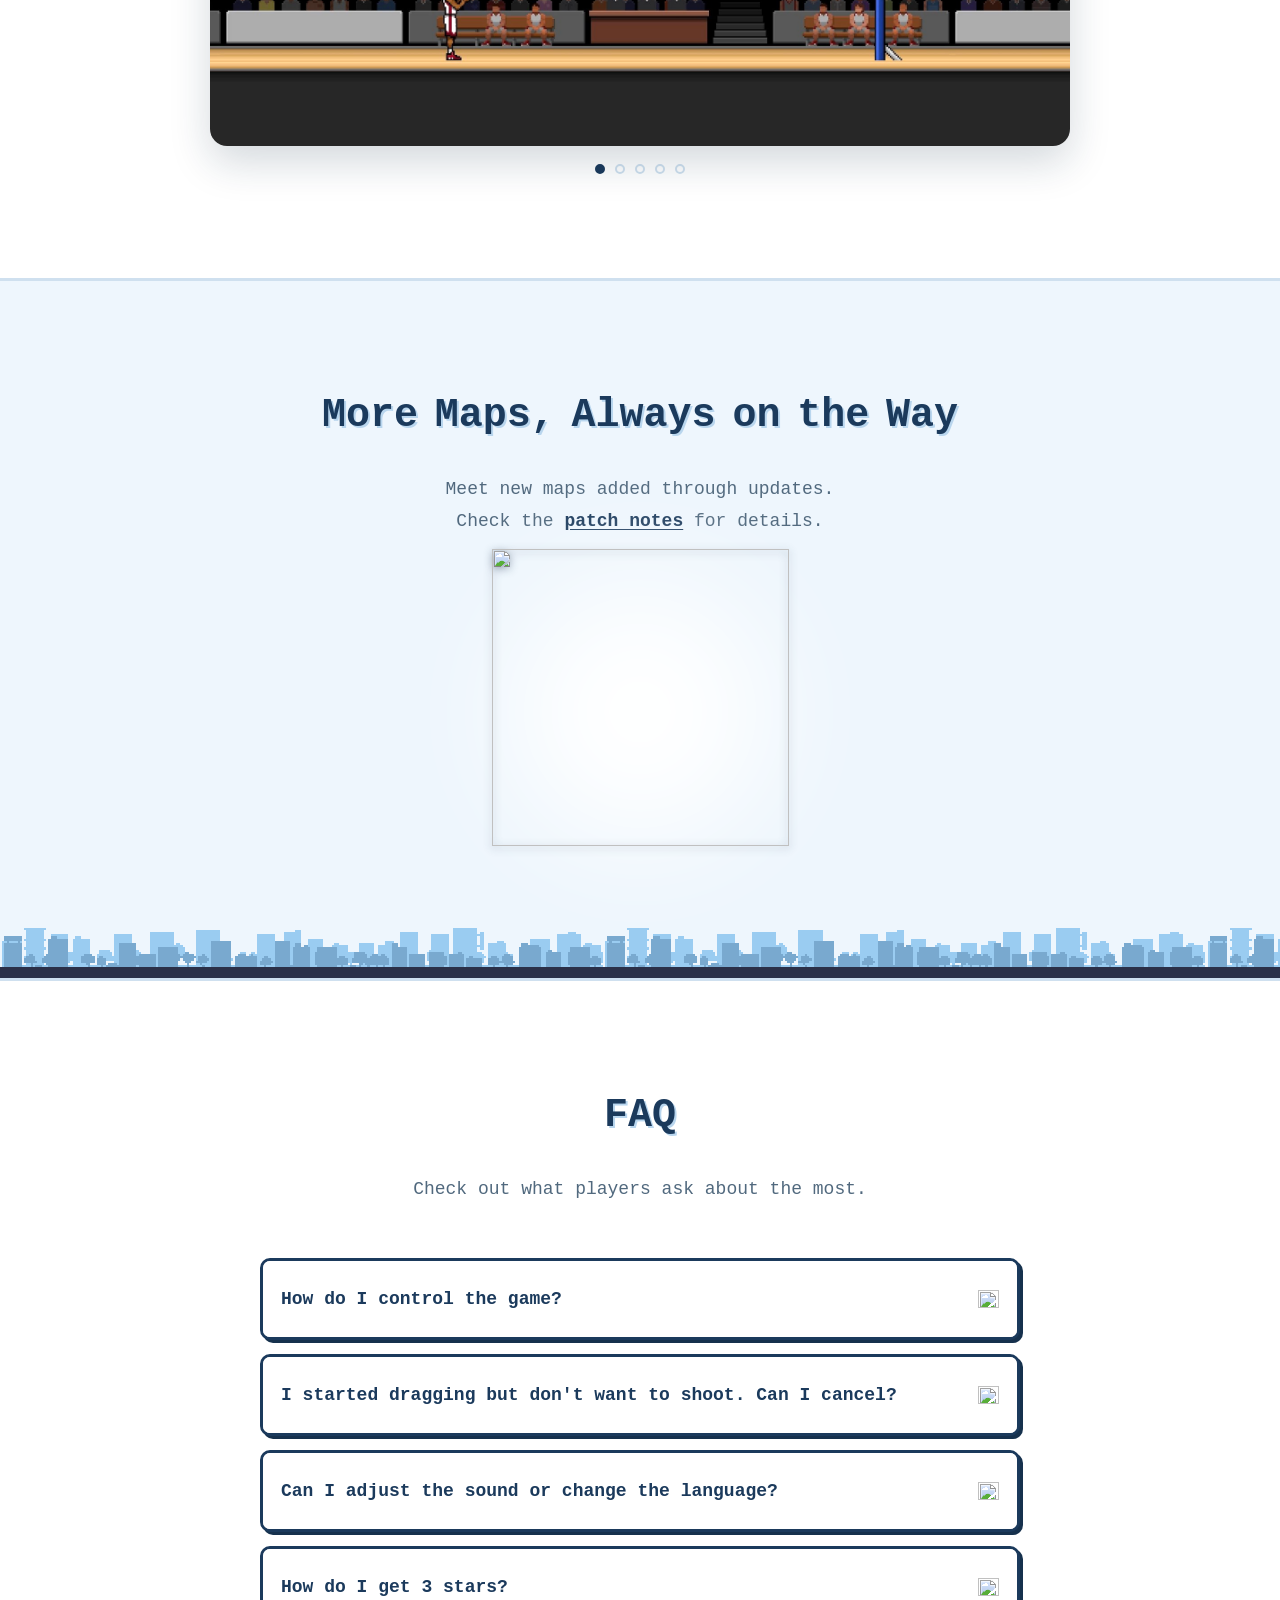
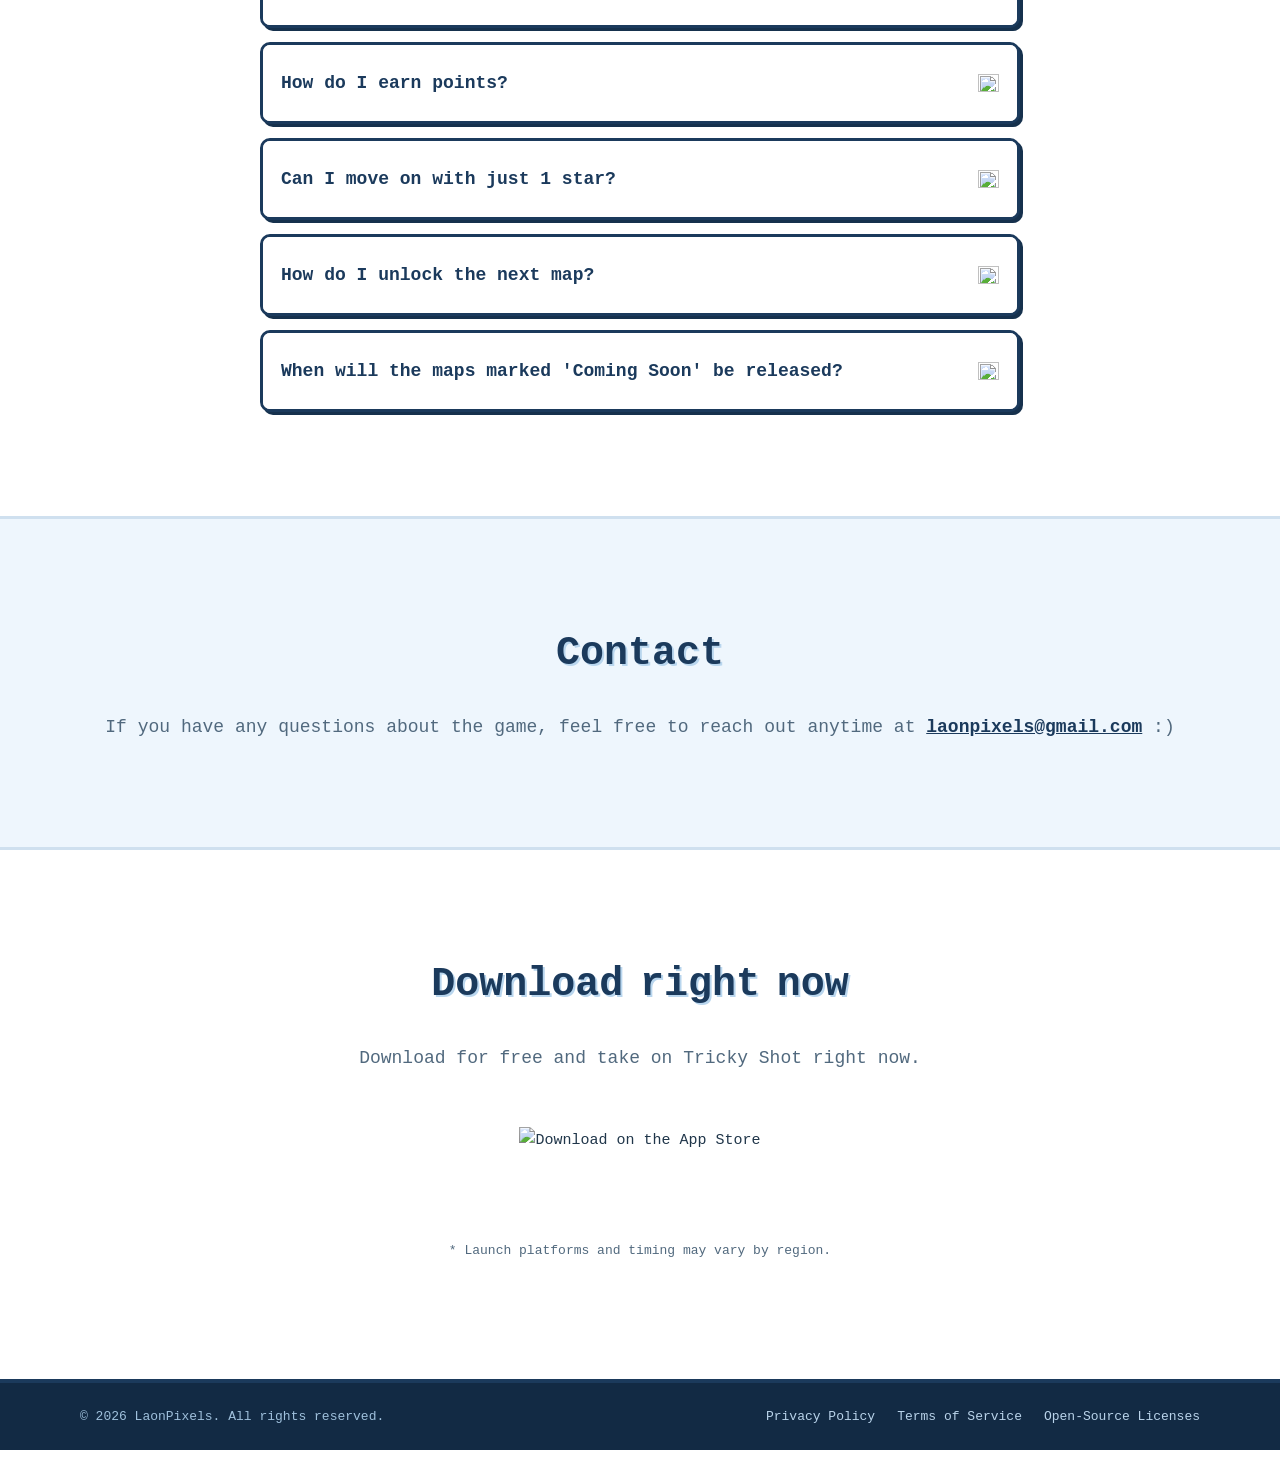
==== commit b9267403: "게임 명칭 TRICK SHOT → TRICKY SHOT 전체 반영 전 페이지 타이틀, 메타 설명, 번역 문구, 패치노트, 약관/정책 문서의 브랜드 명칭을 TRICKY SHOT(트리" ====
--- a/index.html
+++ b/index.html
@@ -3,17 +3,17 @@
 <head>
   <meta charset="UTF-8">
   <meta name="viewport" content="width=device-width, initial-scale=1, viewport-fit=cover">
-  <title data-i18n="meta.titleHome">TRICK SHOT — 한 번의 슛, 완벽한 트릭샷</title>
-  <meta name="description" content="튕기고, 휘고, 골인! 물리 기반 원터치 농구 트릭샷 게임 TRICK SHOT. App Store · Google Play · Steam에서 무료로 플레이하세요.">
+  <title data-i18n="meta.titleHome">TRICKY SHOT — 한 번의 슛, 완벽한 트리키샷</title>
+  <meta name="description" content="튕기고, 휘고, 골인! 물리 기반 원터치 농구 트리키샷 게임 TRICKY SHOT. App Store · Google Play · Steam에서 무료로 플레이하세요.">
   <meta name="theme-color" content="#7cb8e8">
-  <link rel="icon" type="image/png" href="assets/game/app_icon.png">
+  <link rel="icon" type="image/png" href="assets/game/app_icon.png?v=2">
 
   <!-- Open Graph -->
-  <meta property="og:title" content="TRICK SHOT">
-  <meta property="og:description" content="한 번의 슛, 완벽한 트릭샷. 물리 기반 원터치 농구 게임.">
+  <meta property="og:title" content="TRICKY SHOT">
+  <meta property="og:description" content="한 번의 슛, 완벽한 트리키샷. 물리 기반 원터치 농구 게임.">
   <meta property="og:type" content="website">
 
-  <link rel="stylesheet" href="css/styles.css?v=129">
+  <link rel="stylesheet" href="css/styles.css?v=130">
 </head>
 <body>
 
@@ -22,7 +22,7 @@
     <div class="container">
       <nav class="nav" aria-label="Main">
         <div class="nav__left">
-          <a class="brand nav__reveal" href="#top" aria-label="TRICK SHOT home">
+          <a class="brand nav__reveal" href="#top" aria-label="TRICKY SHOT home">
             <span class="brand__wordmark">
               <img src="assets/game/wordmark_trick.png" class="px" alt="TRICK" width="93" height="24">
               <img src="assets/game/wordmark_shot.png" class="px" alt="SHOT" width="77" height="24">
@@ -132,7 +132,7 @@
 
       <!-- sub text + CTA pinned to bottom of hero -->
       <div class="hero__foot">
-        <p class="hero__sub" data-i18n-html="hero.sub">벽에 튕기고 장애물을 넘어, 불가능해 보이는 슛에 도전하세요!<br>짜릿한 트릭샷의 재미를 경험해 보세요.</p>
+        <p class="hero__sub" data-i18n-html="hero.sub">벽에 튕기고 장애물을 넘어, 불가능해 보이는 슛에 도전하세요!<br>짜릿한 트리키샷의 재미를 경험해 보세요.</p>
         <div class="hero__cta">
           <a class="web-btn web-btn--orange" href="#download">
             <span class="web-btn__bg" aria-hidden="true">
--- a/css/styles.css
+++ b/css/styles.css
@@ -1,5 +1,5 @@
 /* =========================================================================
-   TRICK SHOT — game landing site
+   TRICKY SHOT — game landing site
    Mobile-first, vanilla CSS. Design tokens pulled from the title-screen art.
    ========================================================================= */
 
@@ -266,7 +266,7 @@
   z-index: 4;
 }
 
-/* the TRICK SHOT wordmark in the header — hidden until the hero scrolls
+/* the TRICKY SHOT wordmark in the header — hidden until the hero scrolls
    past, then slides in from the left (its reserved width pushes the
    version badge over by the same amount), and on the way back up it
    slides out to the left and fades — never squashing, since the
@@ -657,7 +657,7 @@
   width: 100%;
   height: 100%;
   object-fit: cover;
-  filter: brightness(1.12) saturate(1.05);
+  filter: brightness(1.07) saturate(1.05);
 }
 
 /* nav arrows — float in the gutter between the carousel and the screen
@@ -757,14 +757,16 @@
   background: #fff;
   border-radius: 50%;
   filter: blur(60px);
+  z-index: 0;
 }
 .stages-placeholder__stack {
   position: relative;
+  z-index: 1;   /* stay above the glow's blur so the map art reads sharp */
   width: clamp(84px, 36.3vw, 297px);
   aspect-ratio: 1;
   transition: transform .15s ease;
   cursor: pointer;
-  isolation: isolate;   /* contain the star burst's negative z-index */
+  isolation: isolate;
 }
 .stages-placeholder__stack:hover { transform: scale(1.1); }
 
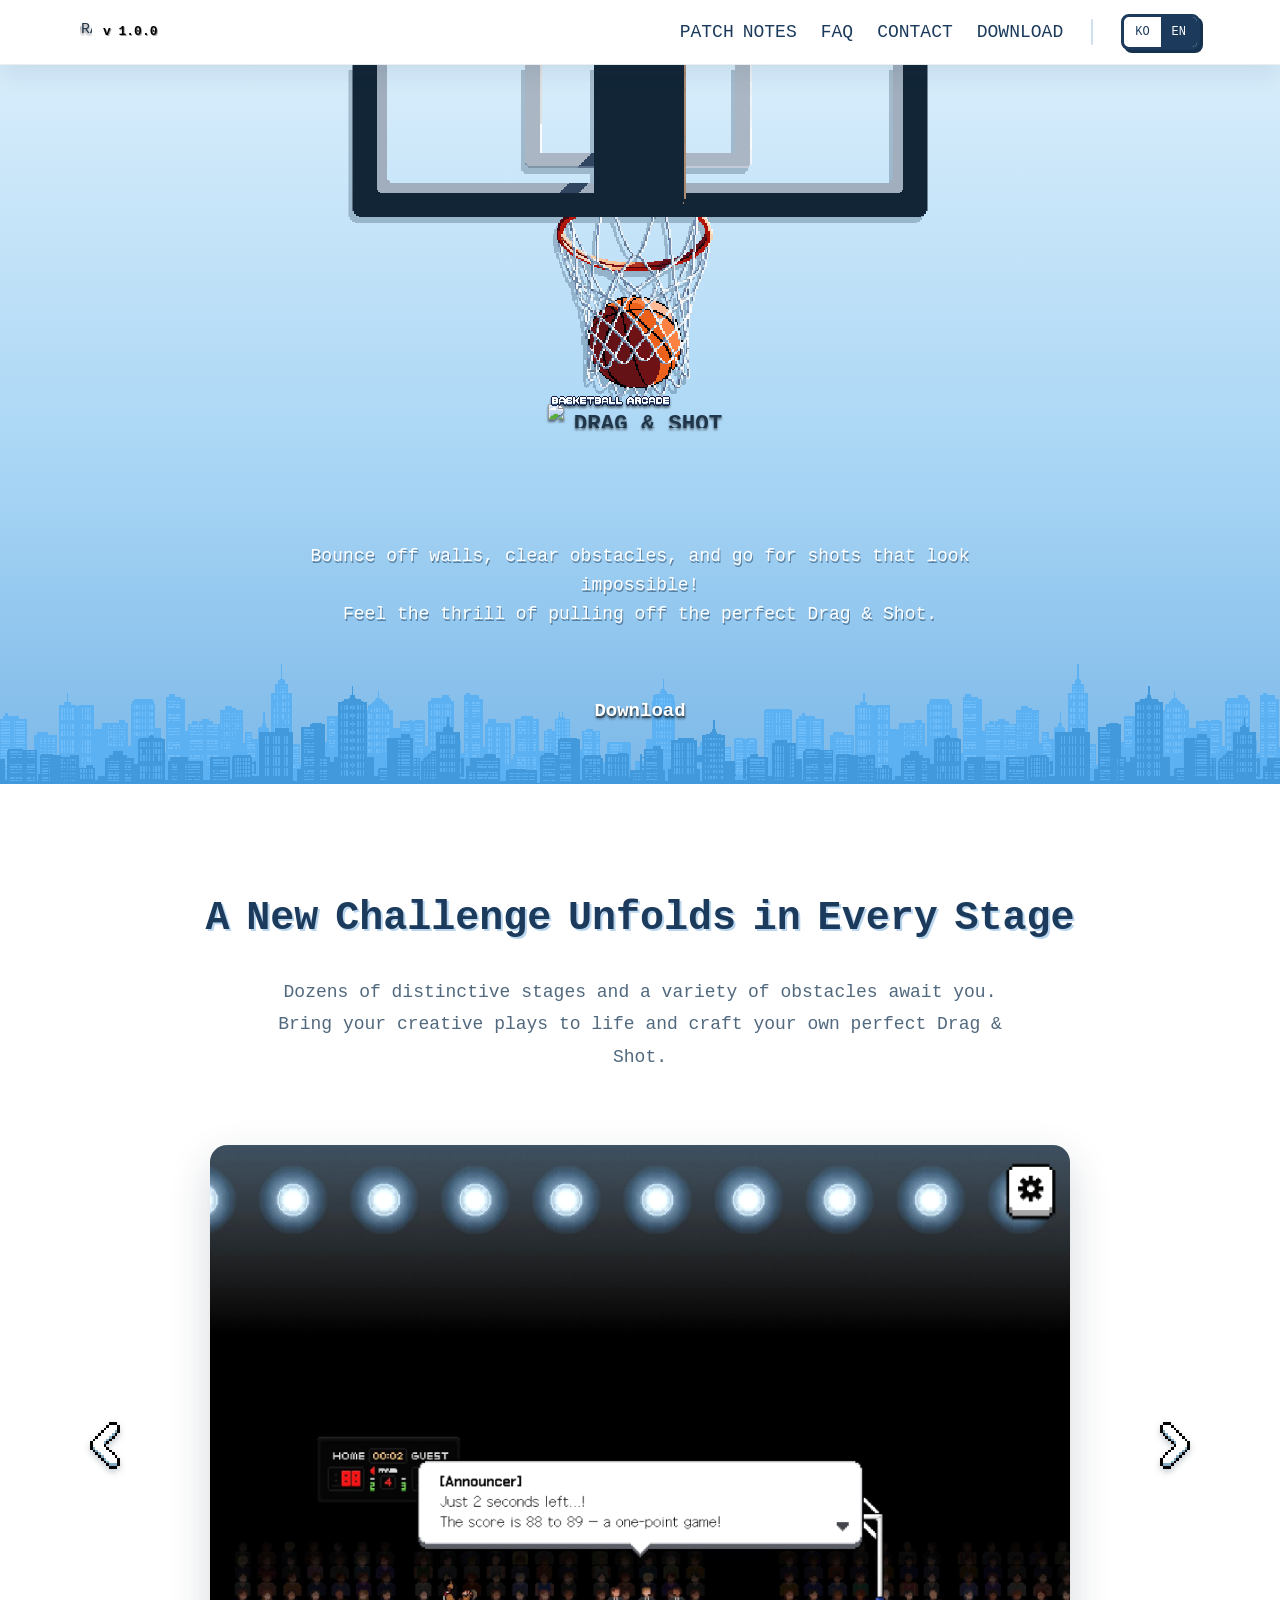
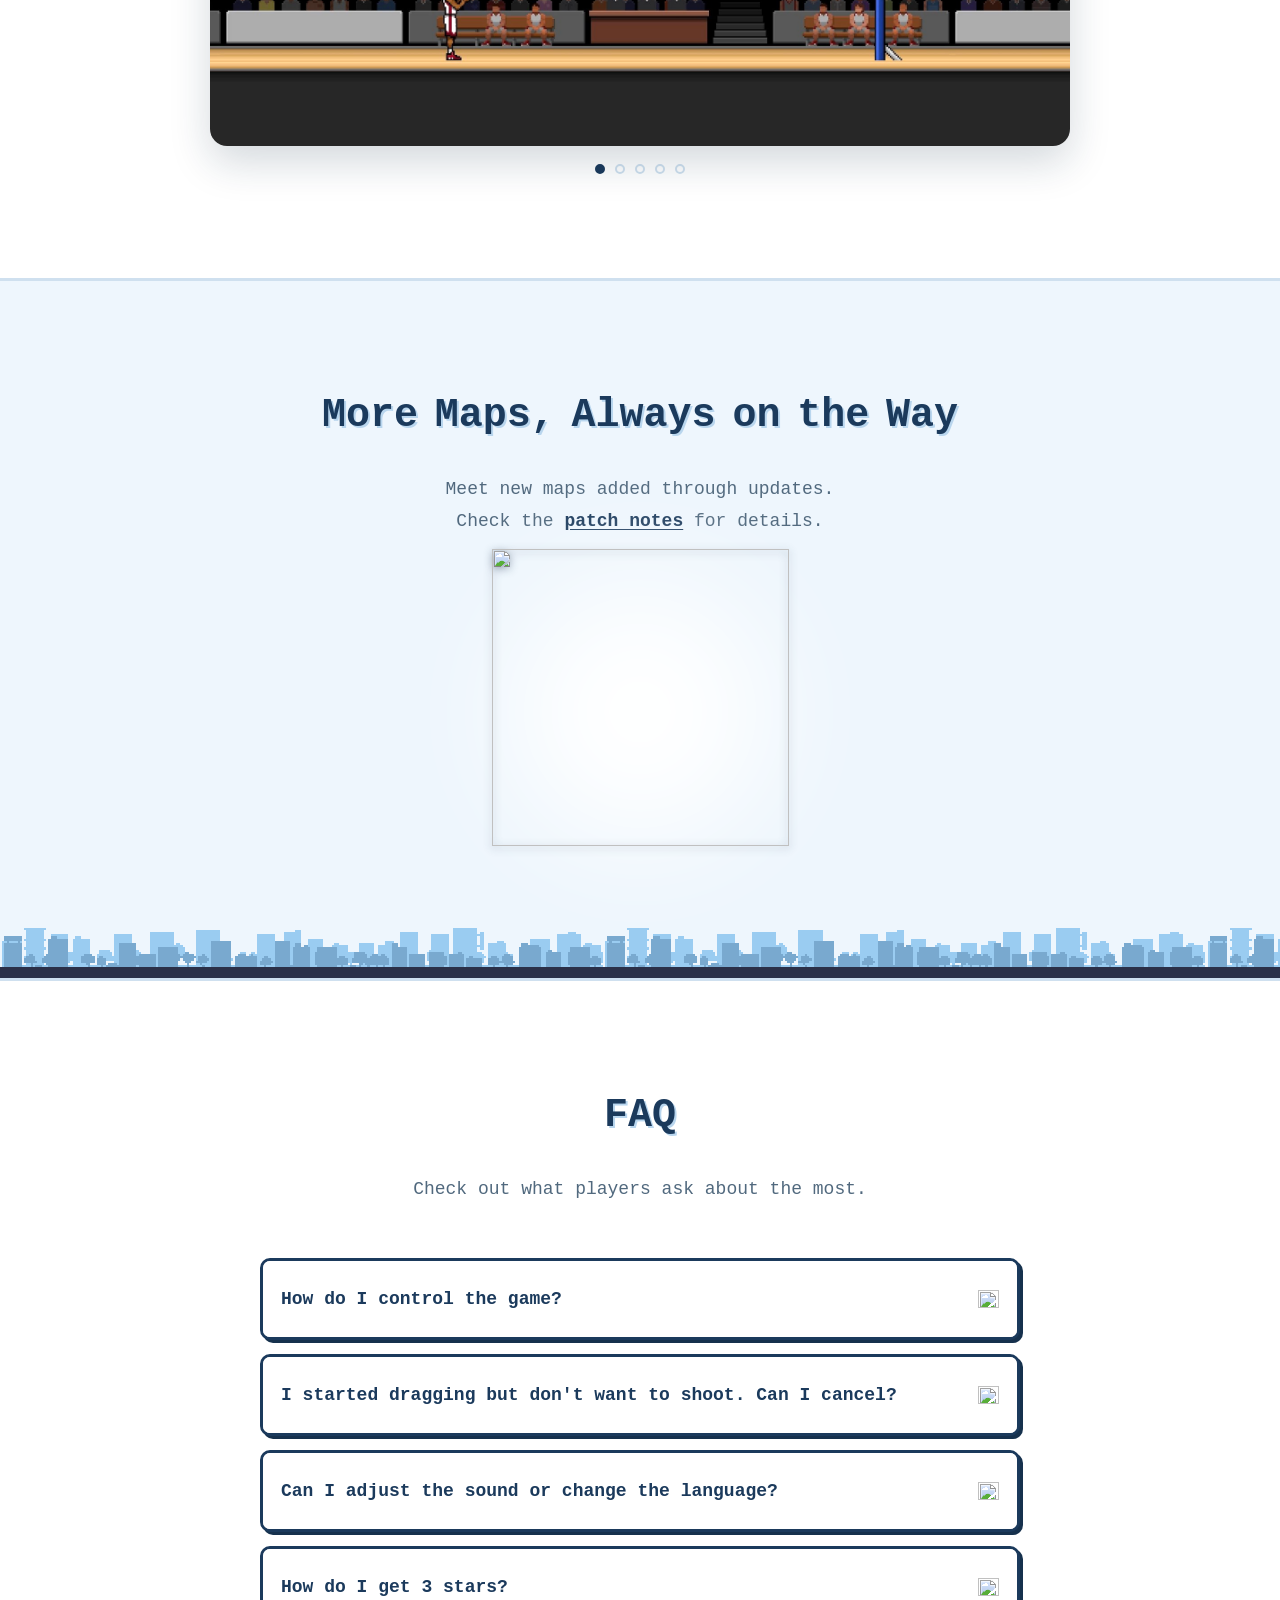
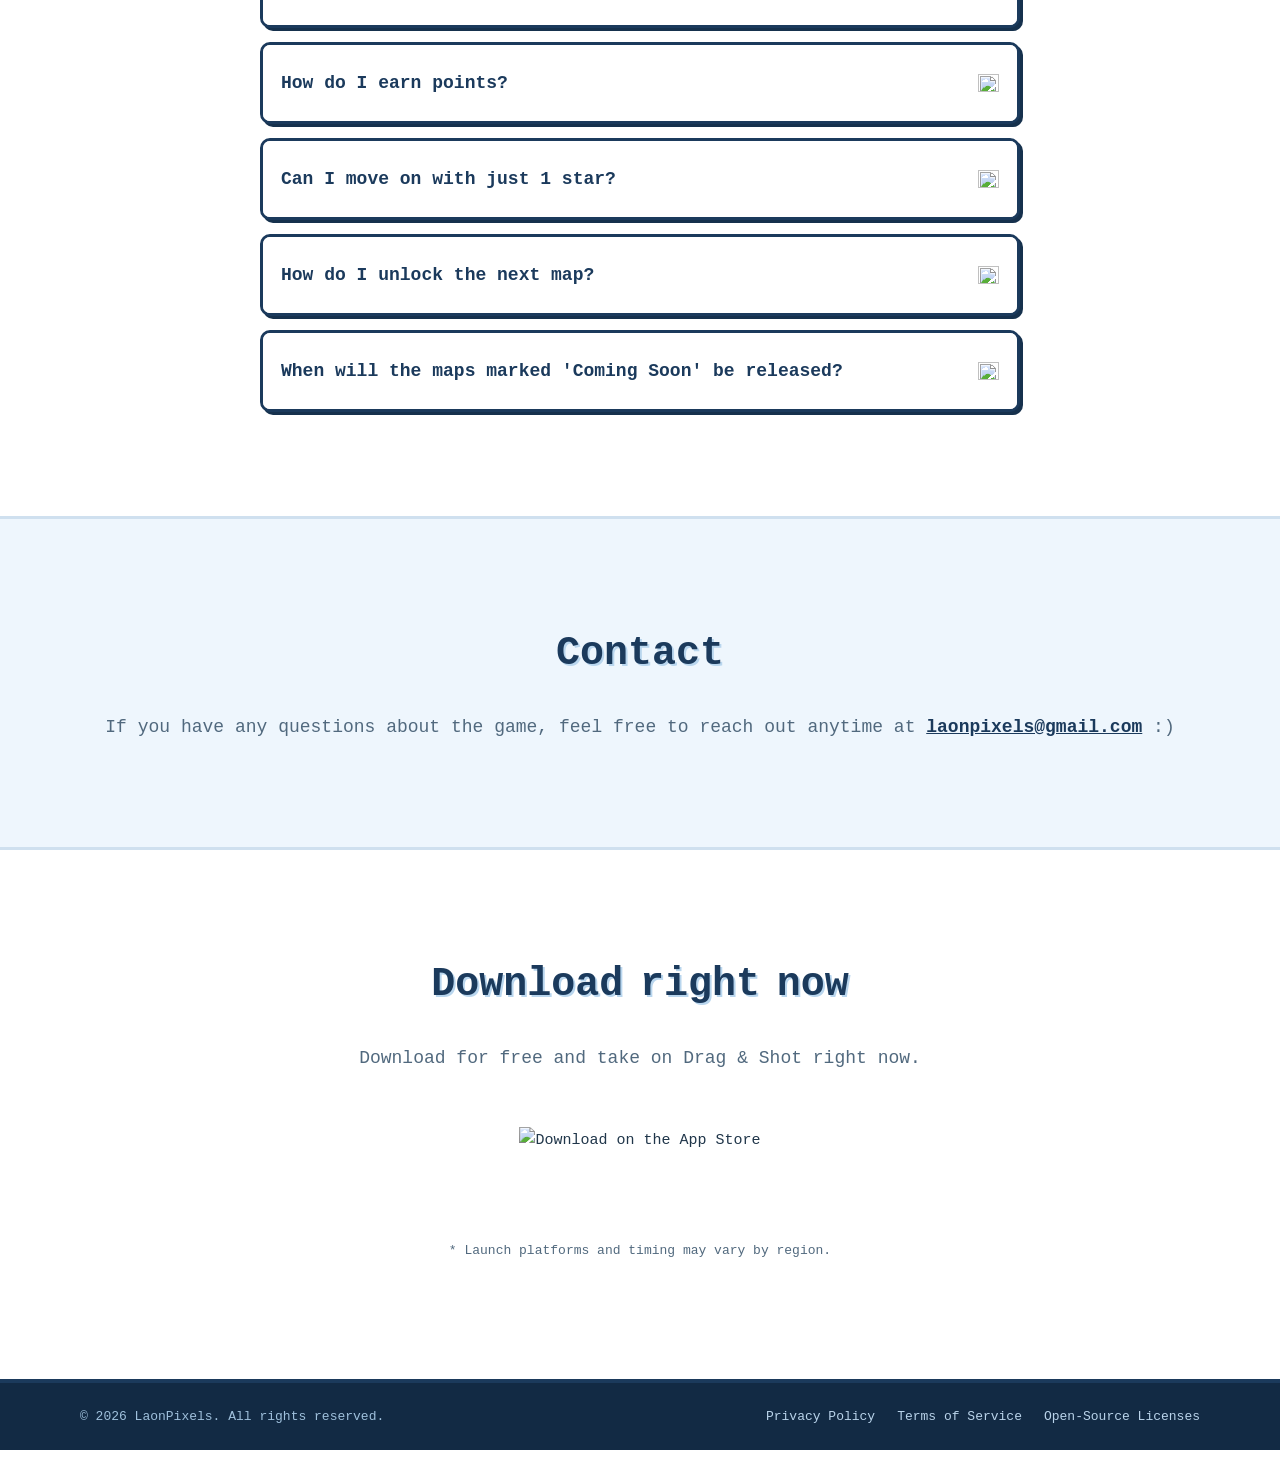
==== commit 50bebe41: "개인정보처리방침·이용약관 정비 (앱 명칭·주체·AdMob·연령 기준) - 앱 명칭을 본문에서 정식 스토어명 'Drag & Shot: Basketball Arcade'로 명시 - 개" ====
--- a/index.html
+++ b/index.html
@@ -3,17 +3,17 @@
 <head>
   <meta charset="UTF-8">
   <meta name="viewport" content="width=device-width, initial-scale=1, viewport-fit=cover">
-  <title data-i18n="meta.titleHome">TRICKY SHOT — 한 번의 슛, 완벽한 트리키샷</title>
-  <meta name="description" content="튕기고, 휘고, 골인! 물리 기반 원터치 농구 트리키샷 게임 TRICKY SHOT. App Store · Google Play · Steam에서 무료로 플레이하세요.">
+  <title data-i18n="meta.titleHome">Drag & Shot — 한 번의 슛, 완벽한 Drag & Shot</title>
+  <meta name="description" content="튕기고, 휘고, 골인! 물리 기반 원터치 농구 Drag & Shot 게임 Drag & Shot. App Store · Google Play · Steam에서 무료로 플레이하세요.">
   <meta name="theme-color" content="#7cb8e8">
-  <link rel="icon" type="image/png" href="assets/game/app_icon.png?v=2">
+  <link rel="icon" type="image/png" href="assets/game/app_icon.png?v=3">
 
   <!-- Open Graph -->
-  <meta property="og:title" content="TRICKY SHOT">
-  <meta property="og:description" content="한 번의 슛, 완벽한 트리키샷. 물리 기반 원터치 농구 게임.">
+  <meta property="og:title" content="Drag & Shot">
+  <meta property="og:description" content="한 번의 슛, 완벽한 Drag & Shot. 물리 기반 원터치 농구 게임.">
   <meta property="og:type" content="website">
 
-  <link rel="stylesheet" href="css/styles.css?v=130">
+  <link rel="stylesheet" href="css/styles.css?v=131">
 </head>
 <body>
 
@@ -22,10 +22,9 @@
     <div class="container">
       <nav class="nav" aria-label="Main">
         <div class="nav__left">
-          <a class="brand nav__reveal" href="#top" aria-label="TRICKY SHOT home">
+          <a class="brand nav__reveal" href="#top" aria-label="DRAG & SHOT home">
             <span class="brand__wordmark">
-              <img src="assets/game/wordmark_trick.png" class="px" alt="TRICK" width="93" height="24">
-              <img src="assets/game/wordmark_shot.png" class="px" alt="SHOT" width="77" height="24">
+              <img src="assets/game/wordmark_dragshot.png" class="px" alt="DRAG & SHOT" width="184" height="24">
             </span>
           </a>
 
@@ -122,17 +121,16 @@
       <!-- wordmark — flexbox-centered in the full section -->
       <div class="hero__inner">
         <h1 class="wordmark">
-          <span class="wordmark__trick-wrap">
+          <span class="wordmark__wrap">
             <img src="assets/game/wordmark_badge.png" class="wordmark__badge px" alt="Basketball Arcade" width="139" height="11">
-            <img src="assets/game/wordmark_trick.png" class="wordmark__trick px" alt="TRICK" width="93" height="24">
+            <img src="assets/game/wordmark_dragshot.png" class="wordmark__full px" alt="DRAG & SHOT" width="184" height="24">
           </span>
-          <img src="assets/game/wordmark_shot.png" class="wordmark__shot px" alt="SHOT" width="77" height="24">
         </h1>
       </div>
 
       <!-- sub text + CTA pinned to bottom of hero -->
       <div class="hero__foot">
-        <p class="hero__sub" data-i18n-html="hero.sub">벽에 튕기고 장애물을 넘어, 불가능해 보이는 슛에 도전하세요!<br>짜릿한 트리키샷의 재미를 경험해 보세요.</p>
+        <p class="hero__sub" data-i18n-html="hero.sub">벽에 튕기고 장애물을 넘어, 불가능해 보이는 슛에 도전하세요!<br>짜릿한 Drag & Shot의 재미를 경험해 보세요.</p>
         <div class="hero__cta">
           <a class="web-btn web-btn--orange" href="#download">
             <span class="web-btn__bg" aria-hidden="true">
@@ -254,7 +252,7 @@
     </div>
   </footer>
 
-  <script src="js/translations.js?v=22"></script>
+  <script src="js/translations.js?v=23"></script>
   <script src="js/i18n.js?v=2"></script>
   <script src="js/main.js?v=35"></script>
 </body>
